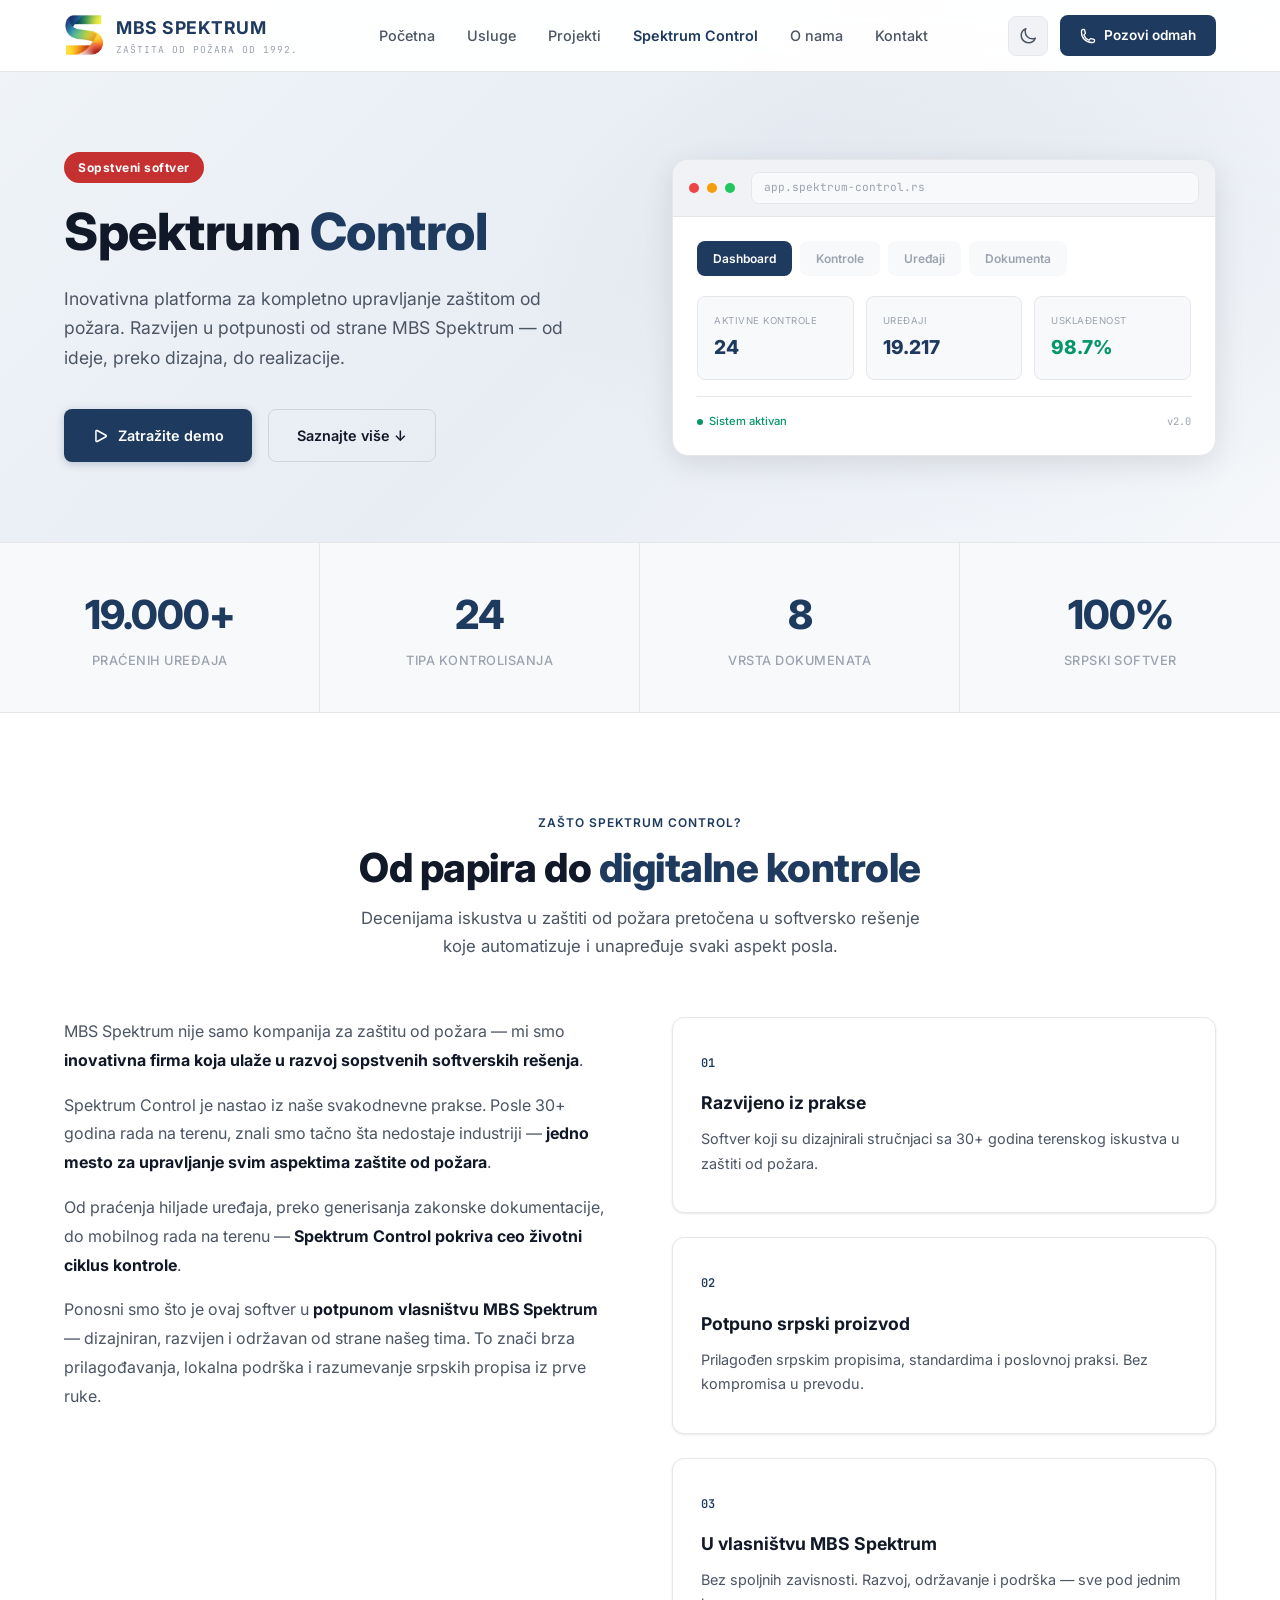
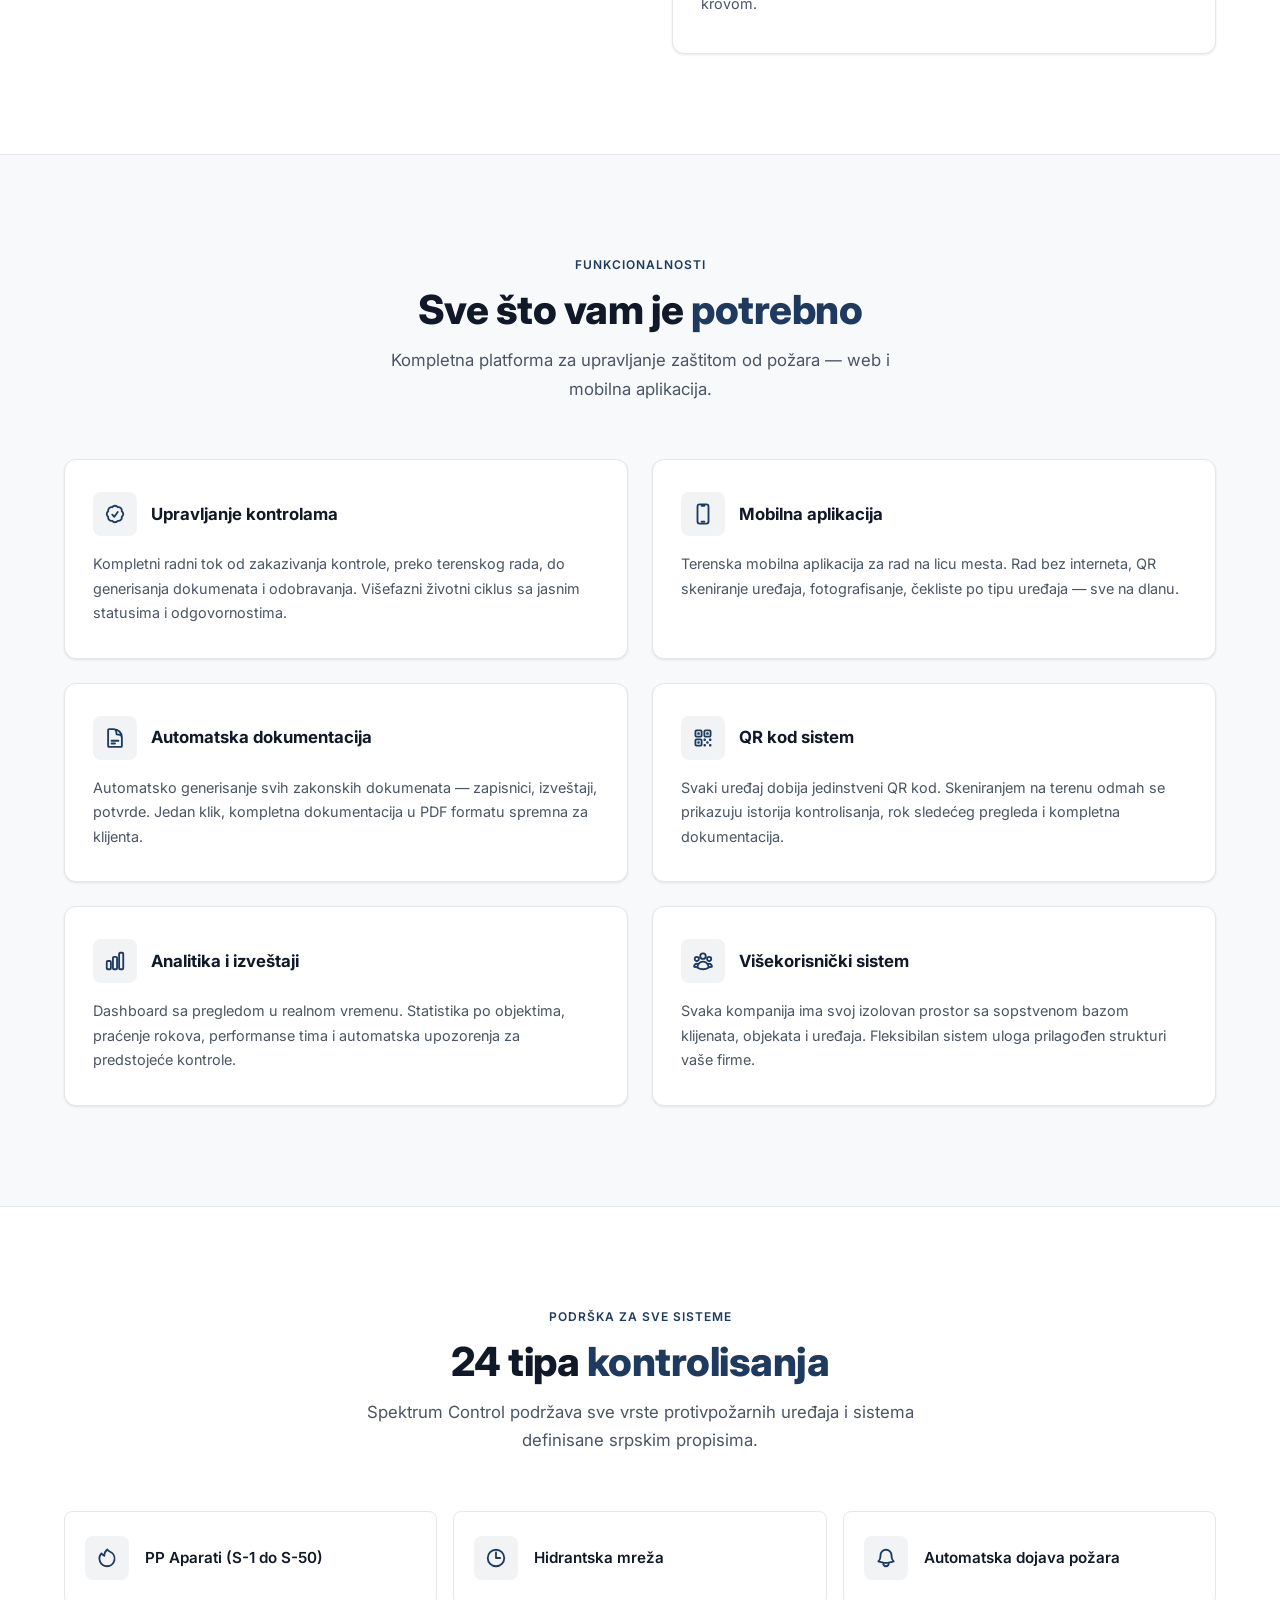
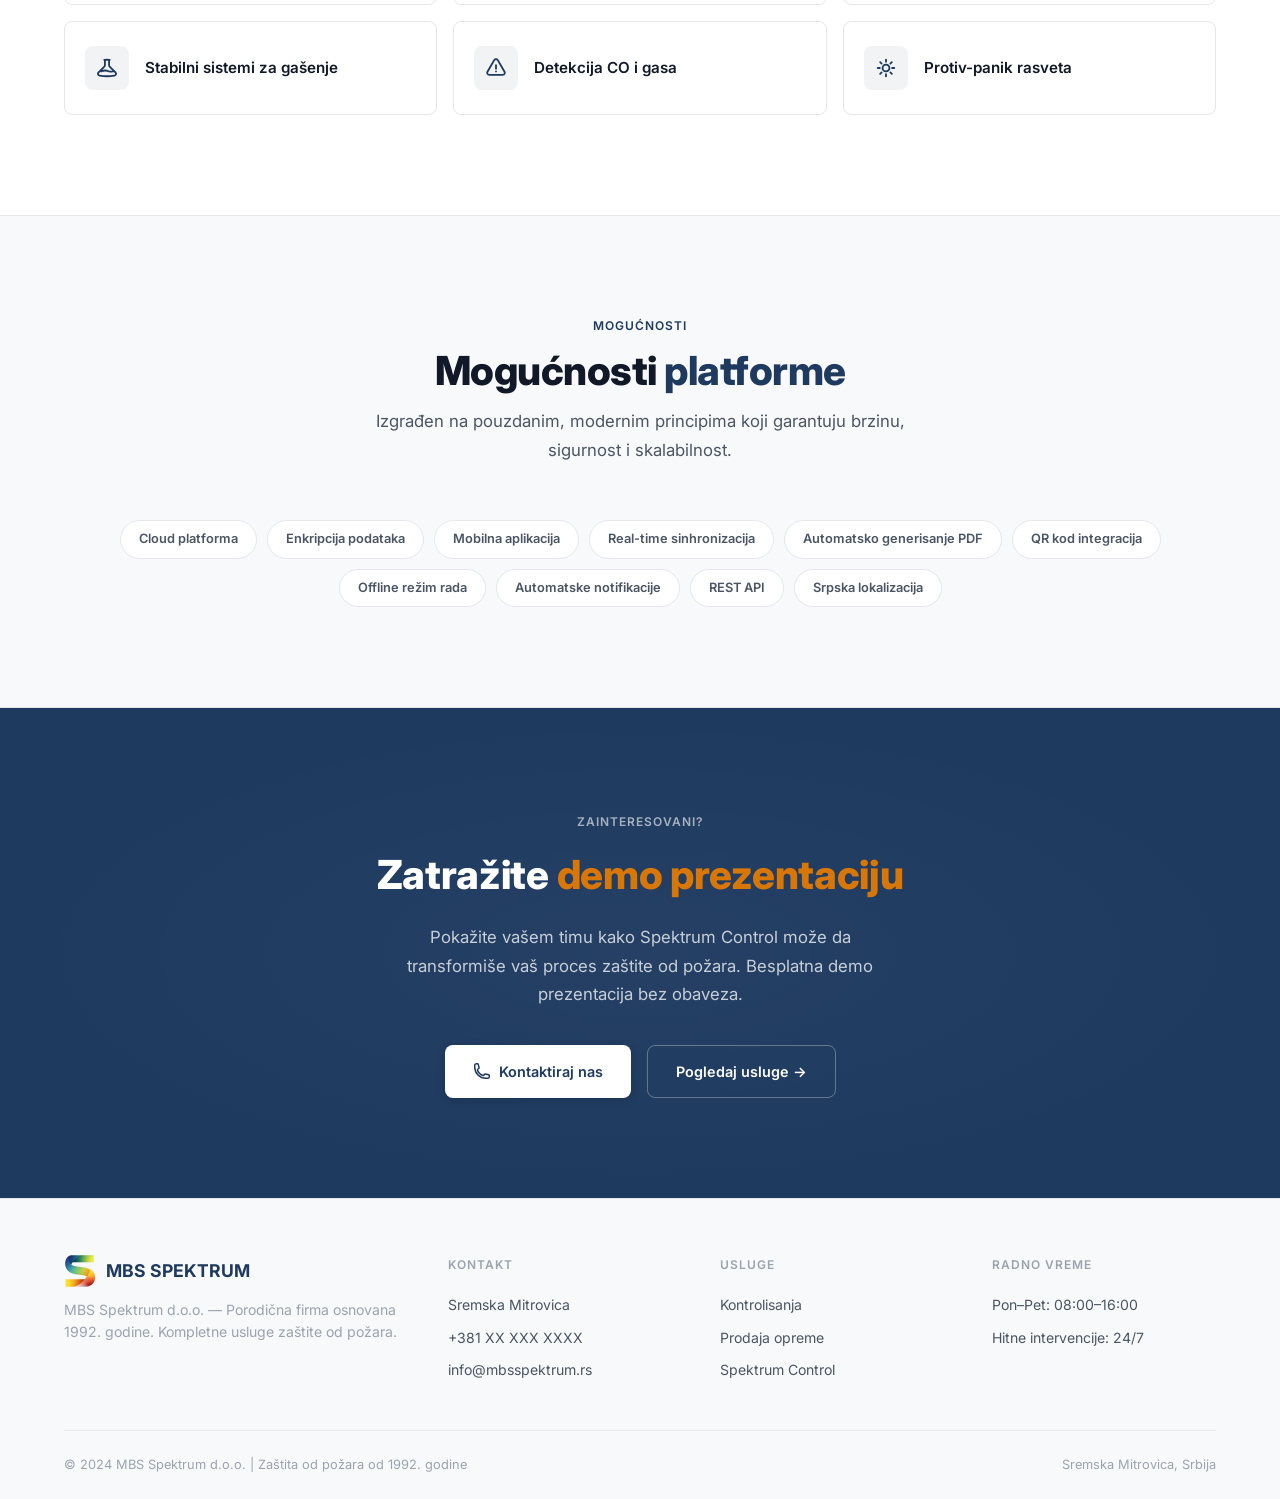
==== spektrum-control.html @ 26c4f2d3 "init: MBS Spektrum corporate website (static) 6 pages: index, o-nama, usluge, projekti, kontakt, spe" ====
<!DOCTYPE html>
<html lang="sr">
<head>
  <meta charset="UTF-8">
  <meta name="viewport" content="width=device-width, initial-scale=1.0">
  <title>Spektrum Control — Softver za zaštitu od požara | MBS Spektrum</title>
  <meta name="description" content="Spektrum Control — inovativan softver za upravljanje kontrolisanjima i zaštitom od požara. Razvijen od strane MBS Spektrum d.o.o.">
  <link rel="stylesheet" href="style.css">
  <link rel="icon" href="assets/logo.png" type="image/png">
</head>
<body>

<nav class="nav">
  <div class="nav__inner">
    <a href="index.html" class="nav__logo"><img src="assets/logo.png" alt="MBS Spektrum"><div><div>MBS SPEKTRUM</div><div class="nav__logo-sub">Zaštita od požara od 1992.</div></div></a>
    <div class="nav__links">
      <a href="index.html" class="nav__link">Početna</a>
      <a href="usluge.html" class="nav__link">Usluge</a>
      <a href="projekti.html" class="nav__link">Projekti</a>
      <a href="spektrum-control.html" class="nav__link nav__link--active">Spektrum Control</a>
      <a href="o-nama.html" class="nav__link">O nama</a>
      <a href="kontakt.html" class="nav__link">Kontakt</a>
    </div>
    <div class="nav__right">
      <button class="theme-toggle" onclick="toggleTheme()" aria-label="Promeni temu">
        <svg class="icon-moon" xmlns="http://www.w3.org/2000/svg" fill="none" viewBox="0 0 24 24" stroke="currentColor" stroke-width="2"><path stroke-linecap="round" stroke-linejoin="round" d="M21.752 15.002A9.718 9.718 0 0118 15.75c-5.385 0-9.75-4.365-9.75-9.75 0-1.33.266-2.597.748-3.752A9.753 9.753 0 003 11.25C3 16.635 7.365 21 12.75 21a9.753 9.753 0 009.002-5.998z"/></svg>
        <svg class="icon-sun" xmlns="http://www.w3.org/2000/svg" fill="none" viewBox="0 0 24 24" stroke="currentColor" stroke-width="2"><path stroke-linecap="round" stroke-linejoin="round" d="M12 3v2.25m6.364.386l-1.591 1.591M21 12h-2.25m-.386 6.364l-1.591-1.591M12 18.75V21m-4.773-4.227l-1.591 1.591M5.25 12H3m4.227-4.773L5.636 5.636M15.75 12a3.75 3.75 0 11-7.5 0 3.75 3.75 0 017.5 0z"/></svg>
      </button>
      <a href="tel:+381XXXXXXX" class="nav__cta"><svg xmlns="http://www.w3.org/2000/svg" fill="none" viewBox="0 0 24 24" stroke="currentColor" stroke-width="2"><path stroke-linecap="round" stroke-linejoin="round" d="M2.25 6.75c0 8.284 6.716 15 15 15h2.25a2.25 2.25 0 002.25-2.25v-1.372c0-.516-.351-.966-.852-1.091l-4.423-1.106c-.44-.11-.902.055-1.173.417l-.97 1.293c-.282.376-.769.542-1.21.38a12.035 12.035 0 01-7.143-7.143c-.162-.441.004-.928.38-1.21l1.293-.97c.363-.271.527-.734.417-1.173L6.963 3.102a1.125 1.125 0 00-1.091-.852H4.5A2.25 2.25 0 002.25 4.5v2.25z"/></svg>Pozovi odmah</a>
      <button class="nav__toggle" onclick="document.querySelector('.nav__links').classList.toggle('open')" aria-label="Meni"><span></span><span></span><span></span></button>
    </div>
  </div>
</nav>

<!-- Product Hero -->
<section class="product-hero">
  <div class="container product-hero__inner">
    <div>
      <div class="product-hero__badge">Sopstveni softver</div>
      <h1 class="product-hero__title">Spektrum <span>Control</span></h1>
      <p class="product-hero__desc">Inovativna platforma za kompletno upravljanje zaštitom od požara. Razvijen u potpunosti od strane MBS Spektrum — od ideje, preko dizajna, do realizacije.</p>
      <div class="hero__actions">
        <a href="kontakt.html" class="btn btn--primary">
          <svg xmlns="http://www.w3.org/2000/svg" fill="none" viewBox="0 0 24 24" stroke="currentColor" stroke-width="2"><path stroke-linecap="round" stroke-linejoin="round" d="M5.25 5.653c0-.856.917-1.398 1.667-.986l11.54 6.348a1.125 1.125 0 010 1.971l-11.54 6.347a1.125 1.125 0 01-1.667-.985V5.653z"/></svg>
          Zatražite demo
        </a>
        <a href="#funkcionalnosti" class="btn btn--outline">Saznajte više &darr;</a>
      </div>
    </div>
    <div>
      <!-- App mockup -->
      <div class="app-mockup">
        <div class="app-mockup__bar">
          <div class="app-mockup__dot app-mockup__dot--red"></div>
          <div class="app-mockup__dot app-mockup__dot--yellow"></div>
          <div class="app-mockup__dot app-mockup__dot--green"></div>
          <div class="app-mockup__url">app.spektrum-control.rs</div>
        </div>
        <div class="app-mockup__body">
          <div class="app-mockup__nav">
            <div class="app-mockup__nav-item app-mockup__nav-item--active">Dashboard</div>
            <div class="app-mockup__nav-item">Kontrole</div>
            <div class="app-mockup__nav-item">Uređaji</div>
            <div class="app-mockup__nav-item">Dokumenta</div>
          </div>
          <div class="app-mockup__grid">
            <div class="app-mockup__card">
              <div class="app-mockup__card-label">Aktivne kontrole</div>
              <div class="app-mockup__card-value">24</div>
            </div>
            <div class="app-mockup__card">
              <div class="app-mockup__card-label">Uređaji</div>
              <div class="app-mockup__card-value">19.217</div>
            </div>
            <div class="app-mockup__card">
              <div class="app-mockup__card-label">Usklađenost</div>
              <div class="app-mockup__card-value app-mockup__card-value--success">98.7%</div>
            </div>
          </div>
          <div class="app-mockup__status-bar">
            <div class="app-mockup__status">Sistem aktivan</div>
            <div class="app-mockup__version">v2.0</div>
          </div>
        </div>
      </div>
    </div>
  </div>
</section>

<!-- Stats -->
<div class="stats">
  <div class="stat"><div class="stat__number">19.000+</div><div class="stat__label">Praćenih uređaja</div></div>
  <div class="stat"><div class="stat__number">24</div><div class="stat__label">Tipa kontrolisanja</div></div>
  <div class="stat"><div class="stat__number">8</div><div class="stat__label">Vrsta dokumenata</div></div>
  <div class="stat"><div class="stat__number">100%</div><div class="stat__label">Srpski softver</div></div>
</div>

<!-- Zasto Spektrum Control -->
<section class="section">
  <div class="container">
    <div class="section__header section__header--center">
      <div class="section__tag">Zašto Spektrum Control?</div>
      <h2 class="section__title">Od papira do <span>digitalne kontrole</span></h2>
      <p class="section__subtitle">Decenijama iskustva u zaštiti od požara pretočena u softversko rešenje koje automatizuje i unapređuje svaki aspekt posla.</p>
    </div>
    <div class="story-grid">
      <div>
        <p class="story__text">MBS Spektrum nije samo kompanija za zaštitu od požara — mi smo <strong>inovativna firma koja ulaže u razvoj sopstvenih softverskih rešenja</strong>.</p>
        <p class="story__text">Spektrum Control je nastao iz naše svakodnevne prakse. Posle 30+ godina rada na terenu, znali smo tačno šta nedostaje industriji — <strong>jedno mesto za upravljanje svim aspektima zaštite od požara</strong>.</p>
        <p class="story__text">Od praćenja hiljade uređaja, preko generisanja zakonske dokumentacije, do mobilnog rada na terenu — <strong>Spektrum Control pokriva ceo životni ciklus kontrole</strong>.</p>
        <p class="story__text">Ponosni smo što je ovaj softver u <strong>potpunom vlasništvu MBS Spektrum</strong> — dizajniran, razvijen i održavan od strane našeg tima. To znači brza prilagođavanja, lokalna podrška i razumevanje srpskih propisa iz prve ruke.</p>
      </div>
      <div>
        <div class="values-grid" style="grid-template-columns: 1fr;">
          <div class="value-card">
            <div class="value-card__number">01</div>
            <h3 class="value-card__title">Razvijeno iz prakse</h3>
            <p class="value-card__desc">Softver koji su dizajnirali stručnjaci sa 30+ godina terenskog iskustva u zaštiti od požara.</p>
          </div>
          <div class="value-card">
            <div class="value-card__number">02</div>
            <h3 class="value-card__title">Potpuno srpski proizvod</h3>
            <p class="value-card__desc">Prilagođen srpskim propisima, standardima i poslovnoj praksi. Bez kompromisa u prevodu.</p>
          </div>
          <div class="value-card">
            <div class="value-card__number">03</div>
            <h3 class="value-card__title">U vlasništvu MBS Spektrum</h3>
            <p class="value-card__desc">Bez spoljnih zavisnosti. Razvoj, održavanje i podrška — sve pod jednim krovom.</p>
          </div>
        </div>
      </div>
    </div>
  </div>
</section>

<!-- Funkcionalnosti -->
<section class="section section--alt" id="funkcionalnosti">
  <div class="container">
    <div class="section__header section__header--center">
      <div class="section__tag">Funkcionalnosti</div>
      <h2 class="section__title">Sve što vam je <span>potrebno</span></h2>
      <p class="section__subtitle">Kompletna platforma za upravljanje zaštitom od požara — web i mobilna aplikacija.</p>
    </div>
    <div class="features-grid">
      <div class="feature-card">
        <div class="feature-card__header">
          <div class="feature-card__icon">
            <svg xmlns="http://www.w3.org/2000/svg" fill="none" viewBox="0 0 24 24" stroke="currentColor" stroke-width="2"><path stroke-linecap="round" stroke-linejoin="round" d="M9 12.75L11.25 15 15 9.75M21 12c0 1.268-.63 2.39-1.593 3.068a3.745 3.745 0 01-1.043 3.296 3.745 3.745 0 01-3.296 1.043A3.745 3.745 0 0112 21c-1.268 0-2.39-.63-3.068-1.593a3.746 3.746 0 01-3.296-1.043 3.745 3.745 0 01-1.043-3.296A3.745 3.745 0 013 12c0-1.268.63-2.39 1.593-3.068a3.745 3.745 0 011.043-3.296 3.746 3.746 0 013.296-1.043A3.746 3.746 0 0112 3c1.268 0 2.39.63 3.068 1.593a3.746 3.746 0 013.296 1.043 3.746 3.746 0 011.043 3.296A3.745 3.745 0 0121 12z"/></svg>
          </div>
          <h3 class="feature-card__title">Upravljanje kontrolama</h3>
        </div>
        <p class="feature-card__desc">Kompletni radni tok od zakazivanja kontrole, preko terenskog rada, do generisanja dokumenata i odobravanja. Višefazni životni ciklus sa jasnim statusima i odgovornostima.</p>
      </div>
      <div class="feature-card">
        <div class="feature-card__header">
          <div class="feature-card__icon">
            <svg xmlns="http://www.w3.org/2000/svg" fill="none" viewBox="0 0 24 24" stroke="currentColor" stroke-width="2"><path stroke-linecap="round" stroke-linejoin="round" d="M10.5 1.5H8.25A2.25 2.25 0 006 3.75v16.5a2.25 2.25 0 002.25 2.25h7.5A2.25 2.25 0 0018 20.25V3.75a2.25 2.25 0 00-2.25-2.25H13.5m-3 0V3h3V1.5m-3 0h3m-3 18.75h3"/></svg>
          </div>
          <h3 class="feature-card__title">Mobilna aplikacija</h3>
        </div>
        <p class="feature-card__desc">Terenska mobilna aplikacija za rad na licu mesta. Rad bez interneta, QR skeniranje uređaja, fotografisanje, čekliste po tipu uređaja — sve na dlanu.</p>
      </div>
      <div class="feature-card">
        <div class="feature-card__header">
          <div class="feature-card__icon">
            <svg xmlns="http://www.w3.org/2000/svg" fill="none" viewBox="0 0 24 24" stroke="currentColor" stroke-width="2"><path stroke-linecap="round" stroke-linejoin="round" d="M19.5 14.25v-2.625a3.375 3.375 0 00-3.375-3.375h-1.5A1.125 1.125 0 0113.5 7.125v-1.5a3.375 3.375 0 00-3.375-3.375H8.25m0 12.75h7.5m-7.5 3H12M10.5 2.25H5.625c-.621 0-1.125.504-1.125 1.125v17.25c0 .621.504 1.125 1.125 1.125h12.75c.621 0 1.125-.504 1.125-1.125V11.25a9 9 0 00-9-9z"/></svg>
          </div>
          <h3 class="feature-card__title">Automatska dokumentacija</h3>
        </div>
        <p class="feature-card__desc">Automatsko generisanje svih zakonskih dokumenata — zapisnici, izveštaji, potvrde. Jedan klik, kompletna dokumentacija u PDF formatu spremna za klijenta.</p>
      </div>
      <div class="feature-card">
        <div class="feature-card__header">
          <div class="feature-card__icon">
            <svg xmlns="http://www.w3.org/2000/svg" fill="none" viewBox="0 0 24 24" stroke="currentColor" stroke-width="2"><path stroke-linecap="round" stroke-linejoin="round" d="M3.75 4.875c0-.621.504-1.125 1.125-1.125h4.5c.621 0 1.125.504 1.125 1.125v4.5c0 .621-.504 1.125-1.125 1.125h-4.5A1.125 1.125 0 013.75 9.375v-4.5zM3.75 14.625c0-.621.504-1.125 1.125-1.125h4.5c.621 0 1.125.504 1.125 1.125v4.5c0 .621-.504 1.125-1.125 1.125h-4.5a1.125 1.125 0 01-1.125-1.125v-4.5zM13.5 4.875c0-.621.504-1.125 1.125-1.125h4.5c.621 0 1.125.504 1.125 1.125v4.5c0 .621-.504 1.125-1.125 1.125h-4.5A1.125 1.125 0 0113.5 9.375v-4.5z"/><path stroke-linecap="round" stroke-linejoin="round" d="M6.75 6.75h.75v.75h-.75v-.75zM6.75 16.5h.75v.75h-.75v-.75zM16.5 6.75h.75v.75h-.75v-.75zM13.5 13.5h.75v.75h-.75v-.75zM13.5 19.5h.75v.75h-.75v-.75zM19.5 13.5h.75v.75h-.75v-.75zM19.5 19.5h.75v.75h-.75v-.75zM16.5 16.5h.75v.75h-.75v-.75z"/></svg>
          </div>
          <h3 class="feature-card__title">QR kod sistem</h3>
        </div>
        <p class="feature-card__desc">Svaki uređaj dobija jedinstveni QR kod. Skeniranjem na terenu odmah se prikazuju istorija kontrolisanja, rok sledećeg pregleda i kompletna dokumentacija.</p>
      </div>
      <div class="feature-card">
        <div class="feature-card__header">
          <div class="feature-card__icon">
            <svg xmlns="http://www.w3.org/2000/svg" fill="none" viewBox="0 0 24 24" stroke="currentColor" stroke-width="2"><path stroke-linecap="round" stroke-linejoin="round" d="M3 13.125C3 12.504 3.504 12 4.125 12h2.25c.621 0 1.125.504 1.125 1.125v6.75C7.5 20.496 6.996 21 6.375 21h-2.25A1.125 1.125 0 013 19.875v-6.75zM9.75 8.625c0-.621.504-1.125 1.125-1.125h2.25c.621 0 1.125.504 1.125 1.125v11.25c0 .621-.504 1.125-1.125 1.125h-2.25a1.125 1.125 0 01-1.125-1.125V8.625zM16.5 4.125c0-.621.504-1.125 1.125-1.125h2.25C20.496 3 21 3.504 21 4.125v15.75c0 .621-.504 1.125-1.125 1.125h-2.25a1.125 1.125 0 01-1.125-1.125V4.125z"/></svg>
          </div>
          <h3 class="feature-card__title">Analitika i izveštaji</h3>
        </div>
        <p class="feature-card__desc">Dashboard sa pregledom u realnom vremenu. Statistika po objektima, praćenje rokova, performanse tima i automatska upozorenja za predstojeće kontrole.</p>
      </div>
      <div class="feature-card">
        <div class="feature-card__header">
          <div class="feature-card__icon">
            <svg xmlns="http://www.w3.org/2000/svg" fill="none" viewBox="0 0 24 24" stroke="currentColor" stroke-width="2"><path stroke-linecap="round" stroke-linejoin="round" d="M18 18.72a9.094 9.094 0 003.741-.479 3 3 0 00-4.682-2.72m.94 3.198l.001.031c0 .225-.012.447-.037.666A11.944 11.944 0 0112 21c-2.17 0-4.207-.576-5.963-1.584A6.062 6.062 0 016 18.719m12 0a5.971 5.971 0 00-.941-3.197m0 0A5.995 5.995 0 0012 12.75a5.995 5.995 0 00-5.058 2.772m0 0a3 3 0 00-4.681 2.72 8.986 8.986 0 003.74.477m.94-3.197a5.971 5.971 0 00-.94 3.197M15 6.75a3 3 0 11-6 0 3 3 0 016 0zm6 3a2.25 2.25 0 11-4.5 0 2.25 2.25 0 014.5 0zm-13.5 0a2.25 2.25 0 11-4.5 0 2.25 2.25 0 014.5 0z"/></svg>
          </div>
          <h3 class="feature-card__title">Višekorisnički sistem</h3>
        </div>
        <p class="feature-card__desc">Svaka kompanija ima svoj izolovan prostor sa sopstvenom bazom klijenata, objekata i uređaja. Fleksibilan sistem uloga prilagođen strukturi vaše firme.</p>
      </div>
    </div>
  </div>
</section>

<!-- Tipovi uređaja -->
<section class="section">
  <div class="container">
    <div class="section__header section__header--center">
      <div class="section__tag">Podrška za sve sisteme</div>
      <h2 class="section__title">24 tipa <span>kontrolisanja</span></h2>
      <p class="section__subtitle">Spektrum Control podržava sve vrste protivpožarnih uređaja i sistema definisane srpskim propisima.</p>
    </div>
    <div class="industries">
      <div class="industry"><div class="industry__icon"><svg xmlns="http://www.w3.org/2000/svg" fill="none" viewBox="0 0 24 24" stroke="currentColor" stroke-width="2"><path stroke-linecap="round" stroke-linejoin="round" d="M15.362 5.214A8.252 8.252 0 0112 21 8.25 8.25 0 016.038 7.048 8.287 8.287 0 009 9.6a8.983 8.983 0 013.361-6.867 8.21 8.21 0 003 2.48z"/></svg></div><div class="industry__name">PP Aparati (S-1 do S-50)</div></div>
      <div class="industry"><div class="industry__icon"><svg xmlns="http://www.w3.org/2000/svg" fill="none" viewBox="0 0 24 24" stroke="currentColor" stroke-width="2"><path stroke-linecap="round" stroke-linejoin="round" d="M12 6v6h4.5m4.5 0a9 9 0 11-18 0 9 9 0 0118 0z"/></svg></div><div class="industry__name">Hidrantska mreža</div></div>
      <div class="industry"><div class="industry__icon"><svg xmlns="http://www.w3.org/2000/svg" fill="none" viewBox="0 0 24 24" stroke="currentColor" stroke-width="2"><path stroke-linecap="round" stroke-linejoin="round" d="M14.857 17.082a23.848 23.848 0 005.454-1.31A8.967 8.967 0 0118 9.75v-.7V9A6 6 0 006 9v.75a8.967 8.967 0 01-2.312 6.022c1.733.64 3.56 1.085 5.455 1.31m5.714 0a24.255 24.255 0 01-5.714 0m5.714 0a3 3 0 11-5.714 0"/></svg></div><div class="industry__name">Automatska dojava požara</div></div>
      <div class="industry"><div class="industry__icon"><svg xmlns="http://www.w3.org/2000/svg" fill="none" viewBox="0 0 24 24" stroke="currentColor" stroke-width="2"><path stroke-linecap="round" stroke-linejoin="round" d="M9.75 3.104v5.714a2.25 2.25 0 01-.659 1.591L5 14.5M9.75 3.104c-.251.023-.501.05-.75.082m.75-.082a24.301 24.301 0 014.5 0m0 0v5.714c0 .597.237 1.17.659 1.591L19.8 15.3M14.25 3.104c.251.023.501.05.75.082M19.8 15.3l-1.57.393A9.065 9.065 0 0112 15a9.065 9.065 0 00-6.23.693L5 14.5m14.8.8l1.402 1.402c1.232 1.232.65 3.318-1.067 3.611A48.309 48.309 0 0112 21c-2.773 0-5.491-.235-8.135-.687-1.718-.293-2.3-2.379-1.067-3.61L5 14.5"/></svg></div><div class="industry__name">Stabilni sistemi za gašenje</div></div>
      <div class="industry"><div class="industry__icon"><svg xmlns="http://www.w3.org/2000/svg" fill="none" viewBox="0 0 24 24" stroke="currentColor" stroke-width="2"><path stroke-linecap="round" stroke-linejoin="round" d="M12 9v3.75m-9.303 3.376c-.866 1.5.217 3.374 1.948 3.374h14.71c1.73 0 2.813-1.874 1.948-3.374L13.949 3.378c-.866-1.5-3.032-1.5-3.898 0L2.697 16.126zM12 15.75h.007v.008H12v-.008z"/></svg></div><div class="industry__name">Detekcija CO i gasa</div></div>
      <div class="industry"><div class="industry__icon"><svg xmlns="http://www.w3.org/2000/svg" fill="none" viewBox="0 0 24 24" stroke="currentColor" stroke-width="2"><path stroke-linecap="round" stroke-linejoin="round" d="M12 3v2.25m6.364.386l-1.591 1.591M21 12h-2.25m-.386 6.364l-1.591-1.591M12 18.75V21m-4.773-4.227l-1.591 1.591M5.25 12H3m4.227-4.773L5.636 5.636M15.75 12a3.75 3.75 0 11-7.5 0 3.75 3.75 0 017.5 0z"/></svg></div><div class="industry__name">Protiv-panik rasveta</div></div>
    </div>
  </div>
</section>

<!-- Tehnologija -->
<section class="section section--alt">
  <div class="container">
    <div class="section__header section__header--center">
      <div class="section__tag">Mogućnosti</div>
      <h2 class="section__title">Mogućnosti <span>platforme</span></h2>
      <p class="section__subtitle">Izgrađen na pouzdanim, modernim principima koji garantuju brzinu, sigurnost i skalabilnost.</p>
    </div>
    <div class="tech-stack">
      <span class="tech-badge">Cloud platforma</span>
      <span class="tech-badge">Enkripcija podataka</span>
      <span class="tech-badge">Mobilna aplikacija</span>
      <span class="tech-badge">Real-time sinhronizacija</span>
      <span class="tech-badge">Automatsko generisanje PDF</span>
      <span class="tech-badge">QR kod integracija</span>
      <span class="tech-badge">Offline režim rada</span>
      <span class="tech-badge">Automatske notifikacije</span>
      <span class="tech-badge">REST API</span>
      <span class="tech-badge">Srpska lokalizacija</span>
    </div>
  </div>
</section>

<!-- CTA -->
<section class="cta">
  <div class="container">
    <div class="section__tag">Zainteresovani?</div>
    <h2 class="cta__title">Zatražite <span>demo prezentaciju</span></h2>
    <p class="cta__desc">Pokažite vašem timu kako Spektrum Control može da transformiše vaš proces zaštite od požara. Besplatna demo prezentacija bez obaveza.</p>
    <div class="cta__actions">
      <a href="kontakt.html" class="btn btn--primary">
        <svg xmlns="http://www.w3.org/2000/svg" fill="none" viewBox="0 0 24 24" stroke="currentColor" stroke-width="2"><path stroke-linecap="round" stroke-linejoin="round" d="M2.25 6.75c0 8.284 6.716 15 15 15h2.25a2.25 2.25 0 002.25-2.25v-1.372c0-.516-.351-.966-.852-1.091l-4.423-1.106c-.44-.11-.902.055-1.173.417l-.97 1.293c-.282.376-.769.542-1.21.38a12.035 12.035 0 01-7.143-7.143c-.162-.441.004-.928.38-1.21l1.293-.97c.363-.271.527-.734.417-1.173L6.963 3.102a1.125 1.125 0 00-1.091-.852H4.5A2.25 2.25 0 002.25 4.5v2.25z"/></svg>
        Kontaktiraj nas
      </a>
      <a href="usluge.html" class="btn btn--outline">Pogledaj usluge &rarr;</a>
    </div>
  </div>
</section>

<footer class="footer">
  <div class="container">
    <div class="footer__inner">
      <div><div class="footer__brand-name"><img src="assets/logo.png" alt=""> MBS SPEKTRUM</div><p class="footer__brand-desc">MBS Spektrum d.o.o. — Porodična firma osnovana 1992. godine. Kompletne usluge zaštite od požara.</p></div>
      <div><div class="footer__col-title">Kontakt</div><div class="footer__links"><span class="footer__link">Sremska Mitrovica</span><a href="tel:+381XXXXXXX" class="footer__link">+381 XX XXX XXXX</a><a href="mailto:info@mbsspektrum.rs" class="footer__link">info@mbsspektrum.rs</a></div></div>
      <div><div class="footer__col-title">Usluge</div><div class="footer__links"><a href="usluge.html" class="footer__link">Kontrolisanja</a><a href="usluge.html" class="footer__link">Prodaja opreme</a><a href="spektrum-control.html" class="footer__link">Spektrum Control</a></div></div>
      <div><div class="footer__col-title">Radno vreme</div><div class="footer__links"><span class="footer__link">Pon–Pet: 08:00–16:00</span><span class="footer__link">Hitne intervencije: 24/7</span></div></div>
    </div>
    <div class="footer__bottom"><span>&copy; 2024 MBS Spektrum d.o.o. | Zaštita od požara od 1992. godine</span><span>Sremska Mitrovica, Srbija</span></div>
  </div>
</footer>

<script>
function toggleTheme(){const h=document.documentElement;const n=h.getAttribute('data-theme')==='dark'?'light':'dark';h.setAttribute('data-theme',n);localStorage.setItem('mbs-theme',n)}
(function(){if(localStorage.getItem('mbs-theme')==='dark')document.documentElement.setAttribute('data-theme','dark')})();
</script>
</body>
</html>
---- style.css ----
/* ============================================
   MBS SPEKTRUM — Professional Fire Safety
   Light-first design with dark mode toggle
   ============================================ */

@import url('https://fonts.googleapis.com/css2?family=Inter:wght@300;400;500;600;700;800&family=JetBrains+Mono:wght@400;500&display=swap');

/* --- Design Tokens (Light Theme — Default) --- */
:root {
  --bg-primary: #FFFFFF;
  --bg-secondary: #F8F9FB;
  --bg-tertiary: #F0F2F5;
  --bg-card: #FFFFFF;
  --bg-card-hover: #F8F9FB;
  --bg-nav: rgba(255, 255, 255, 0.95);
  --bg-hero-gradient: linear-gradient(135deg, #F0F4F8 0%, #E8EDF4 50%, #F5F7FA 100%);

  --text-primary: #111827;
  --text-secondary: #4B5563;
  --text-muted: #9CA3AF;
  --text-inverse: #FFFFFF;

  --brand-primary: #1E3A5F;
  --brand-primary-light: #2A4F7A;
  --brand-primary-dark: #152B47;
  --brand-secondary: #C53030;
  --brand-secondary-light: #E53E3E;
  --brand-secondary-subtle: rgba(197, 48, 48, 0.08);
  --brand-accent: #D97706;
  --brand-accent-subtle: rgba(217, 119, 6, 0.08);

  --success: #059669;
  --success-subtle: rgba(5, 150, 105, 0.08);
  --warning: #D97706;
  --danger: #DC2626;

  --border: #E5E7EB;
  --border-light: #F3F4F6;
  --border-strong: #D1D5DB;
  --shadow-sm: 0 1px 2px rgba(0, 0, 0, 0.05);
  --shadow-md: 0 4px 12px rgba(0, 0, 0, 0.08);
  --shadow-lg: 0 8px 30px rgba(0, 0, 0, 0.1);
  --shadow-card: 0 1px 3px rgba(0, 0, 0, 0.06), 0 1px 2px rgba(0, 0, 0, 0.04);

  --font-body: 'Inter', -apple-system, BlinkMacSystemFont, 'Segoe UI', sans-serif;
  --font-mono: 'JetBrains Mono', monospace;

  --radius-sm: 4px;
  --radius: 8px;
  --radius-lg: 12px;
  --radius-xl: 16px;
  --max-w: 1200px;
  --nav-h: 72px;
  --transition: 0.2s ease;
  --transition-slow: 0.35s ease;
}

/* --- Dark Theme --- */
[data-theme="dark"] {
  --bg-primary: #0F1419;
  --bg-secondary: #161B22;
  --bg-tertiary: #1C2129;
  --bg-card: #161B22;
  --bg-card-hover: #1C2129;
  --bg-nav: rgba(15, 20, 25, 0.95);
  --bg-hero-gradient: linear-gradient(135deg, #0F1419 0%, #161B22 50%, #0F1419 100%);

  --text-primary: #E6EDF3;
  --text-secondary: #8B949E;
  --text-muted: #484F58;

  --border: #21262D;
  --border-light: #1C2129;
  --border-strong: #30363D;

  --shadow-sm: 0 1px 2px rgba(0, 0, 0, 0.3);
  --shadow-md: 0 4px 12px rgba(0, 0, 0, 0.4);
  --shadow-lg: 0 8px 30px rgba(0, 0, 0, 0.5);
  --shadow-card: 0 1px 3px rgba(0, 0, 0, 0.3);

  --brand-secondary-subtle: rgba(229, 62, 62, 0.12);
  --brand-accent-subtle: rgba(217, 119, 6, 0.12);
  --success-subtle: rgba(5, 150, 105, 0.12);
}

/* --- Reset --- */
*, *::before, *::after { box-sizing: border-box; margin: 0; padding: 0; }
html { scroll-behavior: smooth; -webkit-font-smoothing: antialiased; -moz-osx-font-smoothing: grayscale; }
body {
  font-family: var(--font-body);
  background: var(--bg-primary);
  color: var(--text-primary);
  line-height: 1.6;
  font-size: 16px;
  transition: background var(--transition-slow), color var(--transition-slow);
}
a { color: inherit; text-decoration: none; }
img { max-width: 100%; display: block; }
ul, ol { list-style: none; }
button { font-family: var(--font-body); }

/* --- Utility --- */
.container { max-width: var(--max-w); margin: 0 auto; padding: 0 24px; }
.sr-only { position: absolute; width: 1px; height: 1px; overflow: hidden; clip: rect(0,0,0,0); }

/* --- Navigation --- */
.nav {
  position: fixed; top: 0; left: 0; right: 0; z-index: 100;
  height: var(--nav-h);
  background: var(--bg-nav);
  backdrop-filter: blur(12px);
  border-bottom: 1px solid var(--border);
  transition: background var(--transition-slow), border-color var(--transition-slow);
}
.nav__inner {
  max-width: var(--max-w); margin: 0 auto; padding: 0 24px;
  display: flex; align-items: center; justify-content: space-between;
  height: 100%;
}
.nav__logo {
  display: flex; align-items: center; gap: 12px;
  font-weight: 700;
  font-size: 1.1rem; letter-spacing: 0.5px;
  color: var(--brand-primary);
}
[data-theme="dark"] .nav__logo { color: var(--text-primary); }
.nav__logo img { height: 40px; width: 40px; object-fit: contain; }
.nav__logo-sub {
  font-family: var(--font-mono);
  font-size: 0.6rem;
  color: var(--text-muted);
  letter-spacing: 1px;
  text-transform: uppercase;
  font-weight: 400;
}
.nav__links { display: flex; align-items: center; gap: 4px; }
.nav__link {
  padding: 8px 14px;
  font-size: 0.9rem;
  font-weight: 500;
  color: var(--text-secondary);
  border-radius: var(--radius);
  transition: color var(--transition), background var(--transition);
}
.nav__link:hover {
  color: var(--text-primary);
  background: var(--bg-tertiary);
}
.nav__link--active {
  color: var(--brand-primary);
  font-weight: 600;
}
[data-theme="dark"] .nav__link--active { color: var(--brand-accent); }
.nav__right { display: flex; align-items: center; gap: 12px; }
.nav__cta {
  display: inline-flex; align-items: center; gap: 8px;
  padding: 10px 20px;
  background: var(--brand-primary);
  color: var(--text-inverse);
  font-weight: 600;
  font-size: 0.85rem;
  border-radius: var(--radius);
  border: none; cursor: pointer;
  transition: background var(--transition), transform var(--transition);
}
.nav__cta:hover { background: var(--brand-primary-light); transform: translateY(-1px); }
.nav__cta svg { width: 16px; height: 16px; }

/* Theme Toggle */
.theme-toggle {
  display: flex; align-items: center; justify-content: center;
  width: 40px; height: 40px;
  background: var(--bg-tertiary);
  border: 1px solid var(--border);
  border-radius: var(--radius);
  cursor: pointer;
  color: var(--text-secondary);
  transition: all var(--transition);
}
.theme-toggle:hover { color: var(--text-primary); border-color: var(--border-strong); }
.theme-toggle svg { width: 18px; height: 18px; }
.theme-toggle .icon-moon { display: block; }
.theme-toggle .icon-sun { display: none; }
[data-theme="dark"] .theme-toggle .icon-moon { display: none; }
[data-theme="dark"] .theme-toggle .icon-sun { display: block; }

/* Mobile nav */
.nav__toggle {
  display: none;
  background: none; border: 1px solid var(--border); cursor: pointer;
  width: 40px; height: 40px; border-radius: var(--radius);
  flex-direction: column; justify-content: center; align-items: center; gap: 5px;
}
.nav__toggle span {
  display: block; width: 20px; height: 2px;
  background: var(--text-primary);
  transition: var(--transition);
}

@media (max-width: 900px) {
  .nav__toggle { display: flex; }
  .nav__links {
    display: none;
    position: absolute; top: var(--nav-h); left: 0; right: 0;
    background: var(--bg-primary);
    border-bottom: 1px solid var(--border);
    flex-direction: column; padding: 16px 24px; gap: 4px;
    box-shadow: var(--shadow-lg);
  }
  .nav__links.open { display: flex; }
  .nav__cta { width: 100%; justify-content: center; }
}

/* --- Buttons --- */
.btn {
  display: inline-flex; align-items: center; gap: 8px;
  padding: 14px 28px;
  font-family: var(--font-body);
  font-weight: 600;
  font-size: 0.9rem;
  border-radius: var(--radius);
  cursor: pointer;
  transition: all var(--transition);
  border: none;
  text-align: center;
}
.btn svg { width: 18px; height: 18px; flex-shrink: 0; }
.btn--primary {
  background: var(--brand-primary);
  color: var(--text-inverse);
  box-shadow: 0 2px 8px rgba(30, 58, 95, 0.25);
}
.btn--primary:hover { background: var(--brand-primary-light); transform: translateY(-1px); box-shadow: 0 4px 14px rgba(30, 58, 95, 0.3); }
.btn--danger {
  background: var(--brand-secondary);
  color: var(--text-inverse);
}
.btn--danger:hover { background: var(--brand-secondary-light); transform: translateY(-1px); }
.btn--outline {
  background: transparent;
  color: var(--text-primary);
  border: 1px solid var(--border-strong);
}
.btn--outline:hover { border-color: var(--brand-primary); color: var(--brand-primary); }
[data-theme="dark"] .btn--outline:hover { color: var(--brand-accent); border-color: var(--brand-accent); }

/* --- Hero --- */
.hero {
  padding: calc(var(--nav-h) + 80px) 0 80px;
  background: var(--bg-hero-gradient);
  position: relative;
  overflow: hidden;
}
.hero::after {
  content: '';
  position: absolute;
  top: 0; right: 0;
  width: 50%; height: 100%;
  background: radial-gradient(ellipse at 70% 50%, rgba(30, 58, 95, 0.04) 0%, transparent 70%);
  pointer-events: none;
}
[data-theme="dark"] .hero::after {
  background: radial-gradient(ellipse at 70% 50%, rgba(217, 119, 6, 0.04) 0%, transparent 70%);
}
.hero__inner {
  position: relative; z-index: 1;
  display: grid; grid-template-columns: 1fr 1fr; gap: 64px;
  align-items: center;
}
.hero__badge {
  display: inline-flex; align-items: center; gap: 8px;
  font-size: 0.8rem;
  font-weight: 600;
  color: var(--brand-primary);
  letter-spacing: 0.5px;
  margin-bottom: 20px;
  padding: 8px 16px;
  background: rgba(30, 58, 95, 0.06);
  border: 1px solid rgba(30, 58, 95, 0.12);
  border-radius: 100px;
}
[data-theme="dark"] .hero__badge {
  color: var(--brand-accent);
  background: var(--brand-accent-subtle);
  border-color: rgba(217, 119, 6, 0.2);
}
.hero__badge svg { width: 16px; height: 16px; }
.hero__title {
  font-size: clamp(2.5rem, 5vw, 3.5rem);
  font-weight: 800;
  line-height: 1.1;
  letter-spacing: -0.5px;
  margin-bottom: 24px;
  color: var(--text-primary);
}
.hero__title span { color: var(--brand-primary); }
[data-theme="dark"] .hero__title span { color: var(--brand-accent); }
.hero__desc {
  font-size: 1.1rem;
  color: var(--text-secondary);
  max-width: 500px;
  margin-bottom: 36px;
  line-height: 1.7;
}
.hero__actions { display: flex; gap: 16px; flex-wrap: wrap; }

/* Hero visual — Trust indicators card */
.hero__visual {
  background: var(--bg-card);
  border: 1px solid var(--border);
  border-radius: var(--radius-lg);
  padding: 32px;
  box-shadow: var(--shadow-lg);
  position: relative;
}
.hero__visual::before {
  content: '';
  position: absolute;
  top: -1px; left: 15%; right: 15%;
  height: 3px;
  background: linear-gradient(90deg, var(--brand-primary), var(--brand-secondary), var(--brand-accent));
  border-radius: 3px 3px 0 0;
}
.trust-header {
  display: flex; justify-content: space-between; align-items: center;
  margin-bottom: 24px; padding-bottom: 20px;
  border-bottom: 1px solid var(--border);
}
.trust-header__title {
  font-family: var(--font-mono);
  font-size: 0.7rem;
  color: var(--text-muted);
  letter-spacing: 1.5px;
  text-transform: uppercase;
}
.trust-header__status {
  display: flex; align-items: center; gap: 6px;
  font-family: var(--font-mono);
  font-size: 0.7rem;
  color: var(--success);
  font-weight: 500;
}
.trust-header__status::before {
  content: '';
  width: 8px; height: 8px;
  background: var(--success);
  border-radius: 50%;
  animation: pulse 2s ease-in-out infinite;
}
@keyframes pulse {
  0%, 100% { opacity: 1; }
  50% { opacity: 0.4; }
}
.trust-grid {
  display: grid; grid-template-columns: repeat(2, 1fr); gap: 16px;
}
.trust-card {
  background: var(--bg-secondary);
  border: 1px solid var(--border);
  border-radius: var(--radius);
  padding: 20px;
  transition: all var(--transition);
}
.trust-card:hover {
  border-color: var(--border-strong);
  box-shadow: var(--shadow-sm);
}
.trust-card__icon {
  width: 36px; height: 36px;
  display: flex; align-items: center; justify-content: center;
  border-radius: var(--radius);
  margin-bottom: 12px;
}
.trust-card__icon--blue { background: rgba(30, 58, 95, 0.08); color: var(--brand-primary); }
.trust-card__icon--red { background: var(--brand-secondary-subtle); color: var(--brand-secondary); }
.trust-card__icon--amber { background: var(--brand-accent-subtle); color: var(--brand-accent); }
.trust-card__icon--green { background: var(--success-subtle); color: var(--success); }
[data-theme="dark"] .trust-card__icon--blue { background: rgba(30, 58, 95, 0.2); }
.trust-card__icon svg { width: 20px; height: 20px; }
.trust-card__label {
  font-size: 0.7rem;
  color: var(--text-muted);
  letter-spacing: 0.5px;
  text-transform: uppercase;
  margin-bottom: 4px;
  font-weight: 500;
}
.trust-card__value {
  font-size: 1.6rem;
  font-weight: 800;
  letter-spacing: -0.5px;
  color: var(--text-primary);
}
.trust-card__value--accent { color: var(--brand-primary); }
[data-theme="dark"] .trust-card__value--accent { color: var(--brand-accent); }

/* --- Stats Bar --- */
.stats {
  display: grid;
  grid-template-columns: repeat(4, 1fr);
  border-top: 1px solid var(--border);
  border-bottom: 1px solid var(--border);
  background: var(--bg-secondary);
}
.stat {
  padding: 40px 32px;
  text-align: center;
  border-right: 1px solid var(--border);
  transition: background var(--transition);
}
.stat:last-child { border-right: none; }
.stat:hover { background: var(--bg-card); }
.stat__number {
  font-size: 2.5rem;
  font-weight: 800;
  letter-spacing: -1px;
  color: var(--brand-primary);
}
[data-theme="dark"] .stat__number { color: var(--brand-accent); }
.stat__label {
  font-size: 0.8rem;
  color: var(--text-muted);
  letter-spacing: 0.5px;
  text-transform: uppercase;
  margin-top: 4px;
  font-weight: 500;
}

@media (max-width: 768px) {
  .stats { grid-template-columns: repeat(2, 1fr); }
  .stat:nth-child(2) { border-right: none; }
  .stat { padding: 28px 20px; }
}

/* --- Section --- */
.section { padding: 100px 0; }
.section--alt {
  background: var(--bg-secondary);
  border-top: 1px solid var(--border);
  border-bottom: 1px solid var(--border);
}
.section__tag {
  display: inline-flex; align-items: center; gap: 8px;
  font-size: 0.75rem;
  font-weight: 600;
  color: var(--brand-primary);
  letter-spacing: 1px;
  text-transform: uppercase;
  margin-bottom: 12px;
}
[data-theme="dark"] .section__tag { color: var(--brand-accent); }
.section__tag svg { width: 16px; height: 16px; }
.section__title {
  font-size: clamp(1.8rem, 3.5vw, 2.5rem);
  font-weight: 800;
  letter-spacing: -0.5px;
  margin-bottom: 12px;
  line-height: 1.2;
}
.section__title span { color: var(--brand-primary); }
[data-theme="dark"] .section__title span { color: var(--brand-accent); }
.section__subtitle {
  color: var(--text-secondary);
  font-size: 1.05rem;
  max-width: 560px;
  line-height: 1.7;
}
.section__header { margin-bottom: 56px; }
.section__header--center {
  text-align: center;
  display: flex; flex-direction: column; align-items: center;
}

/* --- Service Cards --- */
.services-grid {
  display: grid;
  grid-template-columns: repeat(3, 1fr);
  gap: 24px;
}
.service-card {
  background: var(--bg-card);
  border: 1px solid var(--border);
  border-radius: var(--radius-lg);
  padding: 36px 28px;
  transition: all var(--transition);
  box-shadow: var(--shadow-card);
}
.service-card:hover {
  border-color: var(--brand-primary);
  box-shadow: var(--shadow-md);
  transform: translateY(-2px);
}
[data-theme="dark"] .service-card:hover { border-color: var(--brand-accent); }
.service-card__icon {
  width: 52px; height: 52px;
  display: flex; align-items: center; justify-content: center;
  background: rgba(30, 58, 95, 0.06);
  color: var(--brand-primary);
  border-radius: var(--radius-lg);
  margin-bottom: 24px;
}
[data-theme="dark"] .service-card__icon { background: rgba(217, 119, 6, 0.1); color: var(--brand-accent); }
.service-card__icon svg { width: 26px; height: 26px; }
.service-card__title {
  font-size: 1.2rem;
  font-weight: 700;
  letter-spacing: 0.3px;
  margin-bottom: 12px;
}
.service-card__desc {
  color: var(--text-secondary);
  font-size: 0.9rem;
  line-height: 1.7;
  margin-bottom: 20px;
}
.service-card__list {
  display: flex; flex-direction: column; gap: 10px;
}
.service-card__list li {
  display: flex; align-items: flex-start; gap: 10px;
  font-size: 0.88rem;
  color: var(--text-secondary);
  line-height: 1.5;
}
.service-card__list li svg {
  width: 16px; height: 16px;
  flex-shrink: 0;
  margin-top: 3px;
  color: var(--success);
}
.service-card__badge {
  display: inline-flex; align-items: center; gap: 6px;
  margin-top: 20px; padding: 6px 14px;
  background: var(--success-subtle);
  color: var(--success);
  font-size: 0.75rem;
  font-weight: 600;
  border-radius: 100px;
}
.service-card__badge svg { width: 14px; height: 14px; }

@media (max-width: 900px) {
  .services-grid { grid-template-columns: 1fr; }
}

/* --- Process Steps --- */
.process-grid {
  display: grid;
  grid-template-columns: repeat(4, 1fr);
  gap: 24px;
}
.process-step {
  text-align: center;
  padding: 32px 20px;
  background: var(--bg-card);
  border: 1px solid var(--border);
  border-radius: var(--radius-lg);
  box-shadow: var(--shadow-card);
  transition: all var(--transition);
  position: relative;
}
.process-step:hover { transform: translateY(-2px); box-shadow: var(--shadow-md); }
.process-step__number {
  font-family: var(--font-mono);
  font-size: 0.7rem;
  font-weight: 600;
  color: var(--brand-primary);
  margin-bottom: 16px;
}
[data-theme="dark"] .process-step__number { color: var(--brand-accent); }
.process-step__icon {
  width: 52px; height: 52px;
  display: flex; align-items: center; justify-content: center;
  background: rgba(30, 58, 95, 0.06);
  color: var(--brand-primary);
  border-radius: 50%;
  margin: 0 auto 16px;
}
[data-theme="dark"] .process-step__icon { background: var(--brand-accent-subtle); color: var(--brand-accent); }
.process-step__icon svg { width: 24px; height: 24px; }
.process-step__title { font-size: 1rem; font-weight: 700; margin-bottom: 8px; }
.process-step__desc { font-size: 0.85rem; color: var(--text-muted); line-height: 1.6; }

@media (max-width: 900px) {
  .process-grid { grid-template-columns: repeat(2, 1fr); }
}
@media (max-width: 480px) {
  .process-grid { grid-template-columns: 1fr; }
}

/* --- Values Grid --- */
.values-grid {
  display: grid;
  grid-template-columns: repeat(3, 1fr);
  gap: 24px;
}
.value-card {
  border: 1px solid var(--border);
  padding: 36px 28px;
  background: var(--bg-card);
  border-radius: var(--radius-lg);
  box-shadow: var(--shadow-card);
  transition: all var(--transition);
}
.value-card:hover { transform: translateY(-2px); box-shadow: var(--shadow-md); }
.value-card__number {
  font-family: var(--font-mono);
  font-size: 0.75rem;
  color: var(--brand-primary);
  font-weight: 600;
  margin-bottom: 16px;
}
[data-theme="dark"] .value-card__number { color: var(--brand-accent); }
.value-card__title {
  font-size: 1.1rem;
  font-weight: 700;
  margin-bottom: 10px;
}
.value-card__desc {
  color: var(--text-secondary);
  font-size: 0.9rem;
  line-height: 1.7;
}

@media (max-width: 768px) {
  .values-grid { grid-template-columns: 1fr; }
}

/* --- Timeline --- */
.timeline {
  position: relative;
  padding-left: 40px;
}
.timeline::before {
  content: '';
  position: absolute;
  left: 7px; top: 0; bottom: 0;
  width: 2px;
  background: var(--border);
}
.timeline__item {
  position: relative;
  padding-bottom: 48px;
}
.timeline__item:last-child { padding-bottom: 0; }
.timeline__dot {
  position: absolute;
  left: -40px; top: 4px;
  width: 16px; height: 16px;
  border: 3px solid var(--brand-primary);
  background: var(--bg-primary);
  border-radius: 50%;
}
[data-theme="dark"] .timeline__dot { border-color: var(--brand-accent); }
.timeline__year {
  font-size: 1.5rem;
  font-weight: 800;
  color: var(--brand-primary);
  margin-bottom: 4px;
}
[data-theme="dark"] .timeline__year { color: var(--brand-accent); }
.timeline__text {
  color: var(--text-secondary);
  font-size: 0.95rem;
  line-height: 1.6;
}

/* --- Client Cards --- */
.clients-grid {
  display: grid;
  grid-template-columns: repeat(3, 1fr);
  gap: 24px;
}
.client-card {
  background: var(--bg-card);
  border: 1px solid var(--border);
  border-radius: var(--radius-lg);
  padding: 32px;
  box-shadow: var(--shadow-card);
  transition: all var(--transition);
}
.client-card:hover { transform: translateY(-2px); box-shadow: var(--shadow-md); }
.client-card__name {
  font-size: 1.3rem;
  font-weight: 700;
  margin-bottom: 8px;
}
.client-card__desc {
  color: var(--text-secondary);
  font-size: 0.88rem;
  margin-bottom: 16px;
  line-height: 1.6;
}
.client-card__meta {
  display: flex; flex-direction: column; gap: 6px;
  padding-top: 16px; border-top: 1px solid var(--border);
  margin-bottom: 20px;
}
.client-card__meta-item {
  display: flex; align-items: center; gap: 8px;
  font-size: 0.75rem;
  color: var(--text-muted);
  letter-spacing: 0.5px;
  font-weight: 500;
}
.client-card__meta-item span { color: var(--text-secondary); font-weight: 400; }
.client-card__tag {
  display: inline-block;
  padding: 4px 12px;
  background: rgba(30, 58, 95, 0.06);
  color: var(--brand-primary);
  font-size: 0.7rem;
  font-weight: 600;
  border-radius: 100px;
  margin-bottom: 16px;
}
[data-theme="dark"] .client-card__tag { background: var(--brand-accent-subtle); color: var(--brand-accent); }
.client-card__services-title {
  font-size: 0.7rem;
  color: var(--text-muted);
  letter-spacing: 0.5px;
  text-transform: uppercase;
  margin-bottom: 10px;
  font-weight: 600;
}
.client-card__services li {
  font-size: 0.88rem;
  color: var(--text-secondary);
  padding: 8px 0;
  border-bottom: 1px solid var(--border);
  display: flex; align-items: center; gap: 8px;
}
.client-card__services li svg {
  width: 16px; height: 16px;
  color: var(--success);
  flex-shrink: 0;
}
.client-card__status {
  display: flex; align-items: center; gap: 8px;
  margin-top: 16px; padding-top: 16px;
  border-top: 1px solid var(--border);
  font-size: 0.75rem;
  font-weight: 600;
  color: var(--success);
}
.client-card__status-dot {
  width: 8px; height: 8px;
  background: var(--success);
  border-radius: 50%;
}

@media (max-width: 900px) {
  .clients-grid { grid-template-columns: 1fr; }
}

/* --- Industries --- */
.industries {
  display: grid;
  grid-template-columns: repeat(3, 1fr);
  gap: 16px;
}
.industry {
  border: 1px solid var(--border);
  border-radius: var(--radius);
  padding: 24px 20px;
  display: flex; align-items: center; gap: 16px;
  transition: all var(--transition);
  background: var(--bg-card);
}
.industry:hover { border-color: var(--brand-primary); box-shadow: var(--shadow-sm); }
[data-theme="dark"] .industry:hover { border-color: var(--brand-accent); }
.industry__icon {
  width: 44px; height: 44px;
  display: flex; align-items: center; justify-content: center;
  background: rgba(30, 58, 95, 0.06);
  color: var(--brand-primary);
  border-radius: var(--radius);
  flex-shrink: 0;
}
[data-theme="dark"] .industry__icon { background: var(--brand-accent-subtle); color: var(--brand-accent); }
.industry__icon svg { width: 22px; height: 22px; }
.industry__name { font-weight: 600; font-size: 0.95rem; }

@media (max-width: 768px) {
  .industries { grid-template-columns: 1fr; }
}

/* --- Kontrolisanja Detail --- */
.controls-grid {
  display: grid;
  grid-template-columns: repeat(2, 1fr);
  gap: 16px;
}
.control-item {
  background: var(--bg-card);
  border: 1px solid var(--border);
  border-radius: var(--radius);
  padding: 24px;
  display: flex; align-items: flex-start; gap: 16px;
  transition: all var(--transition);
}
.control-item:hover { border-color: var(--brand-primary); box-shadow: var(--shadow-sm); }
[data-theme="dark"] .control-item:hover { border-color: var(--brand-accent); }
.control-item__icon {
  width: 40px; height: 40px;
  display: flex; align-items: center; justify-content: center;
  background: rgba(30, 58, 95, 0.06);
  color: var(--brand-primary);
  border-radius: var(--radius);
  flex-shrink: 0;
}
[data-theme="dark"] .control-item__icon { background: var(--brand-accent-subtle); color: var(--brand-accent); }
.control-item__icon svg { width: 20px; height: 20px; }
.control-item__title { font-weight: 600; font-size: 0.95rem; margin-bottom: 4px; }
.control-item__desc { font-size: 0.85rem; color: var(--text-muted); line-height: 1.6; }

@media (max-width: 768px) {
  .controls-grid { grid-template-columns: 1fr; }
}

/* --- Certifications --- */
.certs-grid {
  display: grid;
  grid-template-columns: repeat(3, 1fr);
  gap: 24px;
}
.cert-card {
  border: 1px solid var(--border);
  border-radius: var(--radius-lg);
  padding: 36px 28px;
  text-align: center;
  background: var(--bg-card);
  box-shadow: var(--shadow-card);
  transition: all var(--transition);
}
.cert-card:hover { transform: translateY(-2px); box-shadow: var(--shadow-md); }
.cert-card__icon {
  width: 56px; height: 56px;
  margin: 0 auto 20px;
  display: flex; align-items: center; justify-content: center;
  background: rgba(30, 58, 95, 0.06);
  color: var(--brand-primary);
  border-radius: var(--radius-lg);
}
[data-theme="dark"] .cert-card__icon { background: var(--brand-accent-subtle); color: var(--brand-accent); }
.cert-card__icon svg { width: 28px; height: 28px; }
.cert-card__title { font-weight: 700; font-size: 0.95rem; margin-bottom: 8px; line-height: 1.4; }
.cert-card__desc { font-size: 0.85rem; color: var(--text-muted); line-height: 1.6; margin-bottom: 16px; }
.cert-card__meta { font-family: var(--font-mono); font-size: 0.7rem; color: var(--text-muted); letter-spacing: 0.5px; }

@media (max-width: 768px) {
  .certs-grid { grid-template-columns: 1fr; }
}

/* --- Contact --- */
.contact-grid {
  display: grid;
  grid-template-columns: 1fr 1fr;
  border: 1px solid var(--border);
  border-radius: var(--radius-lg);
  overflow: hidden;
  box-shadow: var(--shadow-md);
}
.contact-info {
  background: var(--brand-primary);
  color: var(--text-inverse);
  padding: 48px 40px;
}
.contact-info__title { font-size: 1.5rem; font-weight: 800; margin-bottom: 16px; }
.contact-info__desc {
  color: rgba(255,255,255,0.8);
  font-size: 0.9rem;
  line-height: 1.7;
  margin-bottom: 36px;
}
.contact-info__items { display: flex; flex-direction: column; gap: 24px; }
.contact-info__item { display: flex; align-items: flex-start; gap: 14px; }
.contact-info__item-icon {
  width: 40px; height: 40px;
  display: flex; align-items: center; justify-content: center;
  background: rgba(255,255,255,0.1);
  border-radius: var(--radius);
  flex-shrink: 0;
  color: rgba(255,255,255,0.9);
}
.contact-info__item-icon svg { width: 20px; height: 20px; }
.contact-info__item-label {
  font-size: 0.7rem;
  color: rgba(255,255,255,0.5);
  letter-spacing: 1px;
  text-transform: uppercase;
  margin-bottom: 2px;
  font-weight: 500;
}
.contact-info__item-value { font-size: 0.95rem; color: rgba(255,255,255,0.95); }
.contact-form {
  background: var(--bg-card);
  padding: 48px 40px;
}
.contact-form__title { font-size: 1.3rem; font-weight: 700; margin-bottom: 24px; }
.contact-form__title span { color: var(--brand-primary); }
[data-theme="dark"] .contact-form__title span { color: var(--brand-accent); }
.form__row {
  display: grid;
  grid-template-columns: 1fr 1fr;
  gap: 16px;
  margin-bottom: 16px;
}
.form__group { margin-bottom: 16px; }
.form__label {
  display: block;
  font-size: 0.8rem;
  color: var(--text-secondary);
  font-weight: 500;
  margin-bottom: 6px;
}
.form__input, .form__select, .form__textarea {
  width: 100%;
  padding: 12px 14px;
  background: var(--bg-secondary);
  border: 1px solid var(--border);
  border-radius: var(--radius);
  color: var(--text-primary);
  font-family: var(--font-body);
  font-size: 0.9rem;
  transition: border-color var(--transition), box-shadow var(--transition);
}
.form__input:focus, .form__select:focus, .form__textarea:focus {
  outline: none;
  border-color: var(--brand-primary);
  box-shadow: 0 0 0 3px rgba(30, 58, 95, 0.1);
}
[data-theme="dark"] .form__input:focus,
[data-theme="dark"] .form__select:focus,
[data-theme="dark"] .form__textarea:focus {
  border-color: var(--brand-accent);
  box-shadow: 0 0 0 3px rgba(217, 119, 6, 0.1);
}
.form__textarea { min-height: 100px; resize: vertical; }
.form__select { cursor: pointer; }
.form__submit {
  width: 100%;
  padding: 14px;
  background: var(--brand-primary);
  color: var(--text-inverse);
  border: none;
  border-radius: var(--radius);
  font-family: var(--font-body);
  font-weight: 600;
  font-size: 0.9rem;
  cursor: pointer;
  transition: all var(--transition);
  margin-top: 8px;
}
.form__submit:hover { background: var(--brand-primary-light); transform: translateY(-1px); }

/* Priority Tabs */
.priority-tabs { display: flex; gap: 8px; margin-bottom: 24px; }
.priority-tab {
  flex: 1; padding: 10px 16px;
  font-size: 0.8rem; font-weight: 600;
  background: var(--bg-secondary);
  border: 1px solid var(--border);
  border-radius: var(--radius);
  color: var(--text-secondary);
  cursor: pointer;
  text-align: center;
  transition: all var(--transition);
}
.priority-tab:hover { border-color: var(--border-strong); }
.priority-tab--active {
  background: var(--brand-primary);
  color: var(--text-inverse);
  border-color: var(--brand-primary);
}

@media (max-width: 768px) {
  .contact-grid { grid-template-columns: 1fr; }
  .form__row { grid-template-columns: 1fr; }
  .contact-info, .contact-form { padding: 32px 24px; }
}

/* --- Kalkulator --- */
.calculator-card {
  max-width: 700px; margin: 0 auto;
  border: 1px solid var(--border);
  background: var(--bg-card);
  border-radius: var(--radius-lg);
  padding: 40px;
  box-shadow: var(--shadow-md);
}

/* --- CTA Section --- */
.cta {
  padding: 100px 0;
  text-align: center;
  background: var(--brand-primary);
  color: var(--text-inverse);
  position: relative;
  overflow: hidden;
}
.cta::before {
  content: '';
  position: absolute; inset: 0;
  background: radial-gradient(ellipse at 50% 50%, rgba(255,255,255,0.03) 0%, transparent 70%);
}
.cta .section__tag { color: rgba(255,255,255,0.6); }
.cta__title {
  font-size: clamp(1.8rem, 3.5vw, 2.5rem);
  font-weight: 800;
  letter-spacing: -0.3px;
  margin-bottom: 16px;
  position: relative;
}
.cta__title span { color: var(--brand-accent); }
.cta__desc {
  color: rgba(255,255,255,0.75);
  max-width: 500px;
  margin: 0 auto 36px;
  font-size: 1.05rem;
  line-height: 1.7;
  position: relative;
}
.cta__actions { display: flex; justify-content: center; gap: 16px; flex-wrap: wrap; position: relative; }
.cta .btn--primary { background: var(--text-inverse); color: var(--brand-primary); box-shadow: 0 2px 8px rgba(0,0,0,0.15); }
.cta .btn--primary:hover { background: #F3F4F6; }
.cta .btn--outline { border-color: rgba(255,255,255,0.3); color: var(--text-inverse); }
.cta .btn--outline:hover { border-color: rgba(255,255,255,0.6); background: rgba(255,255,255,0.05); color: var(--text-inverse); }

/* --- Footer --- */
.footer {
  padding: 56px 0 24px;
  border-top: 1px solid var(--border);
  background: var(--bg-secondary);
}
.footer__inner {
  display: grid;
  grid-template-columns: 1.5fr 1fr 1fr 1fr;
  gap: 48px;
  margin-bottom: 48px;
}
.footer__brand-name {
  font-size: 1.1rem;
  font-weight: 700;
  margin-bottom: 12px;
  display: flex; align-items: center; gap: 10px;
  color: var(--brand-primary);
}
[data-theme="dark"] .footer__brand-name { color: var(--text-primary); }
.footer__brand-name img { height: 32px; width: 32px; }
.footer__brand-desc { color: var(--text-muted); font-size: 0.88rem; line-height: 1.6; }
.footer__col-title {
  font-size: 0.75rem;
  color: var(--text-muted);
  letter-spacing: 1px;
  text-transform: uppercase;
  margin-bottom: 20px;
  font-weight: 600;
}
.footer__links { display: flex; flex-direction: column; gap: 10px; }
.footer__link { font-size: 0.88rem; color: var(--text-secondary); transition: color var(--transition); }
.footer__link:hover { color: var(--brand-primary); }
[data-theme="dark"] .footer__link:hover { color: var(--brand-accent); }
.footer__bottom {
  padding-top: 24px;
  border-top: 1px solid var(--border);
  display: flex; justify-content: space-between;
  font-size: 0.8rem;
  color: var(--text-muted);
}

@media (max-width: 768px) {
  .footer__inner { grid-template-columns: 1fr 1fr; gap: 32px; }
  .footer__bottom { flex-direction: column; gap: 8px; }
}
@media (max-width: 480px) {
  .footer__inner { grid-template-columns: 1fr; }
}

/* --- Page Hero (inner pages) --- */
.page-hero {
  padding: calc(var(--nav-h) + 60px) 0 60px;
  border-bottom: 1px solid var(--border);
  background: var(--bg-hero-gradient);
}

/* --- Additional service cards --- */
.additional-grid { display: grid; grid-template-columns: 1fr 1fr; gap: 24px; }
.additional-card {
  background: var(--bg-card);
  border: 1px solid var(--border);
  border-radius: var(--radius-lg);
  padding: 36px 32px;
  box-shadow: var(--shadow-card);
  transition: all var(--transition);
}
.additional-card:hover { transform: translateY(-2px); box-shadow: var(--shadow-md); }

@media (max-width: 768px) {
  .additional-grid { grid-template-columns: 1fr; }
}

/* --- Product Page (Spektrum Control) --- */
.product-hero {
  padding: calc(var(--nav-h) + 80px) 0 80px;
  background: var(--bg-hero-gradient);
  position: relative;
  overflow: hidden;
}
.product-hero::after {
  content: '';
  position: absolute;
  top: 0; right: 0;
  width: 60%; height: 100%;
  background: radial-gradient(ellipse at 60% 50%, rgba(30, 58, 95, 0.05) 0%, transparent 70%);
  pointer-events: none;
}
.product-hero__inner {
  position: relative; z-index: 1;
  display: grid; grid-template-columns: 1fr 1fr; gap: 64px;
  align-items: center;
}
.product-hero__badge {
  display: inline-flex; align-items: center; gap: 8px;
  font-size: 0.75rem; font-weight: 700;
  color: var(--text-inverse);
  padding: 6px 14px;
  background: var(--brand-secondary);
  border-radius: 100px;
  margin-bottom: 20px;
  letter-spacing: 0.5px;
}
.product-hero__title {
  font-size: clamp(2.2rem, 4.5vw, 3.2rem);
  font-weight: 800;
  line-height: 1.1;
  letter-spacing: -0.5px;
  margin-bottom: 24px;
}
.product-hero__title span { color: var(--brand-primary); }
[data-theme="dark"] .product-hero__title span { color: var(--brand-accent); }
.product-hero__desc {
  font-size: 1.1rem;
  color: var(--text-secondary);
  max-width: 500px;
  margin-bottom: 36px;
  line-height: 1.7;
}

/* App mockup */
.app-mockup {
  background: var(--bg-card);
  border: 1px solid var(--border);
  border-radius: var(--radius-xl);
  overflow: hidden;
  box-shadow: var(--shadow-lg);
}
.app-mockup__bar {
  display: flex; align-items: center; gap: 8px;
  padding: 12px 16px;
  background: var(--bg-tertiary);
  border-bottom: 1px solid var(--border);
}
.app-mockup__dot {
  width: 10px; height: 10px;
  border-radius: 50%;
}
.app-mockup__dot--red { background: #EF4444; }
.app-mockup__dot--yellow { background: #F59E0B; }
.app-mockup__dot--green { background: #22C55E; }
.app-mockup__url {
  flex: 1;
  margin-left: 8px;
  padding: 6px 12px;
  background: var(--bg-secondary);
  border: 1px solid var(--border);
  border-radius: var(--radius);
  font-family: var(--font-mono);
  font-size: 0.7rem;
  color: var(--text-muted);
}
.app-mockup__body {
  padding: 24px;
}
.app-mockup__nav {
  display: flex; gap: 8px; margin-bottom: 20px;
}
.app-mockup__nav-item {
  padding: 8px 16px;
  font-size: 0.75rem;
  font-weight: 600;
  border-radius: var(--radius);
  background: var(--bg-secondary);
  color: var(--text-muted);
}
.app-mockup__nav-item--active {
  background: var(--brand-primary);
  color: var(--text-inverse);
}
.app-mockup__grid {
  display: grid; grid-template-columns: repeat(3, 1fr); gap: 12px;
}
.app-mockup__card {
  padding: 16px;
  background: var(--bg-secondary);
  border: 1px solid var(--border);
  border-radius: var(--radius);
}
.app-mockup__card-label {
  font-size: 0.6rem;
  color: var(--text-muted);
  text-transform: uppercase;
  letter-spacing: 0.5px;
  margin-bottom: 4px;
}
.app-mockup__card-value {
  font-size: 1.2rem;
  font-weight: 800;
  color: var(--brand-primary);
}
[data-theme="dark"] .app-mockup__card-value { color: var(--brand-accent); }
.app-mockup__card-value--success { color: var(--success); }
.app-mockup__status-bar {
  margin-top: 16px; padding-top: 16px;
  border-top: 1px solid var(--border);
  display: flex; justify-content: space-between; align-items: center;
}
.app-mockup__status {
  display: flex; align-items: center; gap: 6px;
  font-size: 0.7rem; font-weight: 500;
  color: var(--success);
}
.app-mockup__status::before {
  content: '';
  width: 6px; height: 6px;
  background: var(--success);
  border-radius: 50%;
}
.app-mockup__version {
  font-family: var(--font-mono);
  font-size: 0.65rem;
  color: var(--text-muted);
}

/* Feature cards (2-col) */
.features-grid {
  display: grid;
  grid-template-columns: repeat(2, 1fr);
  gap: 24px;
}
.feature-card {
  background: var(--bg-card);
  border: 1px solid var(--border);
  border-radius: var(--radius-lg);
  padding: 32px 28px;
  box-shadow: var(--shadow-card);
  transition: all var(--transition);
}
.feature-card:hover { transform: translateY(-2px); box-shadow: var(--shadow-md); border-color: var(--brand-primary); }
[data-theme="dark"] .feature-card:hover { border-color: var(--brand-accent); }
.feature-card__header {
  display: flex; align-items: center; gap: 14px;
  margin-bottom: 16px;
}
.feature-card__icon {
  width: 44px; height: 44px;
  display: flex; align-items: center; justify-content: center;
  background: rgba(30, 58, 95, 0.06);
  color: var(--brand-primary);
  border-radius: var(--radius);
  flex-shrink: 0;
}
[data-theme="dark"] .feature-card__icon { background: var(--brand-accent-subtle); color: var(--brand-accent); }
.feature-card__icon svg { width: 22px; height: 22px; }
.feature-card__title { font-size: 1.05rem; font-weight: 700; }
.feature-card__desc { font-size: 0.9rem; color: var(--text-secondary); line-height: 1.7; }

/* Tech stack badges */
.tech-stack {
  display: flex; flex-wrap: wrap; gap: 10px;
  justify-content: center;
  margin-top: 32px;
}
.tech-badge {
  padding: 8px 18px;
  background: var(--bg-card);
  border: 1px solid var(--border);
  border-radius: 100px;
  font-size: 0.8rem;
  font-weight: 600;
  color: var(--text-secondary);
  transition: all var(--transition);
}
.tech-badge:hover { border-color: var(--brand-primary); color: var(--brand-primary); }
[data-theme="dark"] .tech-badge:hover { border-color: var(--brand-accent); color: var(--brand-accent); }

@media (max-width: 900px) {
  .product-hero__inner { grid-template-columns: 1fr; gap: 40px; }
  .features-grid { grid-template-columns: 1fr; }
}

/* --- O Nama story layout --- */
.story-grid { display: grid; grid-template-columns: 1fr 1fr; gap: 64px; align-items: start; }
.story__text { color: var(--text-secondary); line-height: 1.8; margin-bottom: 16px; }
.story__text strong { color: var(--text-primary); }

@media (max-width: 900px) {
  .story-grid { grid-template-columns: 1fr; gap: 40px; }
  .hero__inner { grid-template-columns: 1fr; gap: 40px; }
  .hero__visual { max-width: 480px; }
}

/* --- Animations --- */
@media (prefers-reduced-motion: no-preference) {
  .fade-in {
    opacity: 0;
    transform: translateY(20px);
    transition: opacity 0.6s ease, transform 0.6s ease;
  }
  .fade-in.visible {
    opacity: 1;
    transform: translateY(0);
  }
}

/* --- Print --- */
@media print {
  .nav, .theme-toggle, .cta, .btn { display: none; }
  body { color: #000; background: #fff; }
  .section { padding: 40px 0; }
}
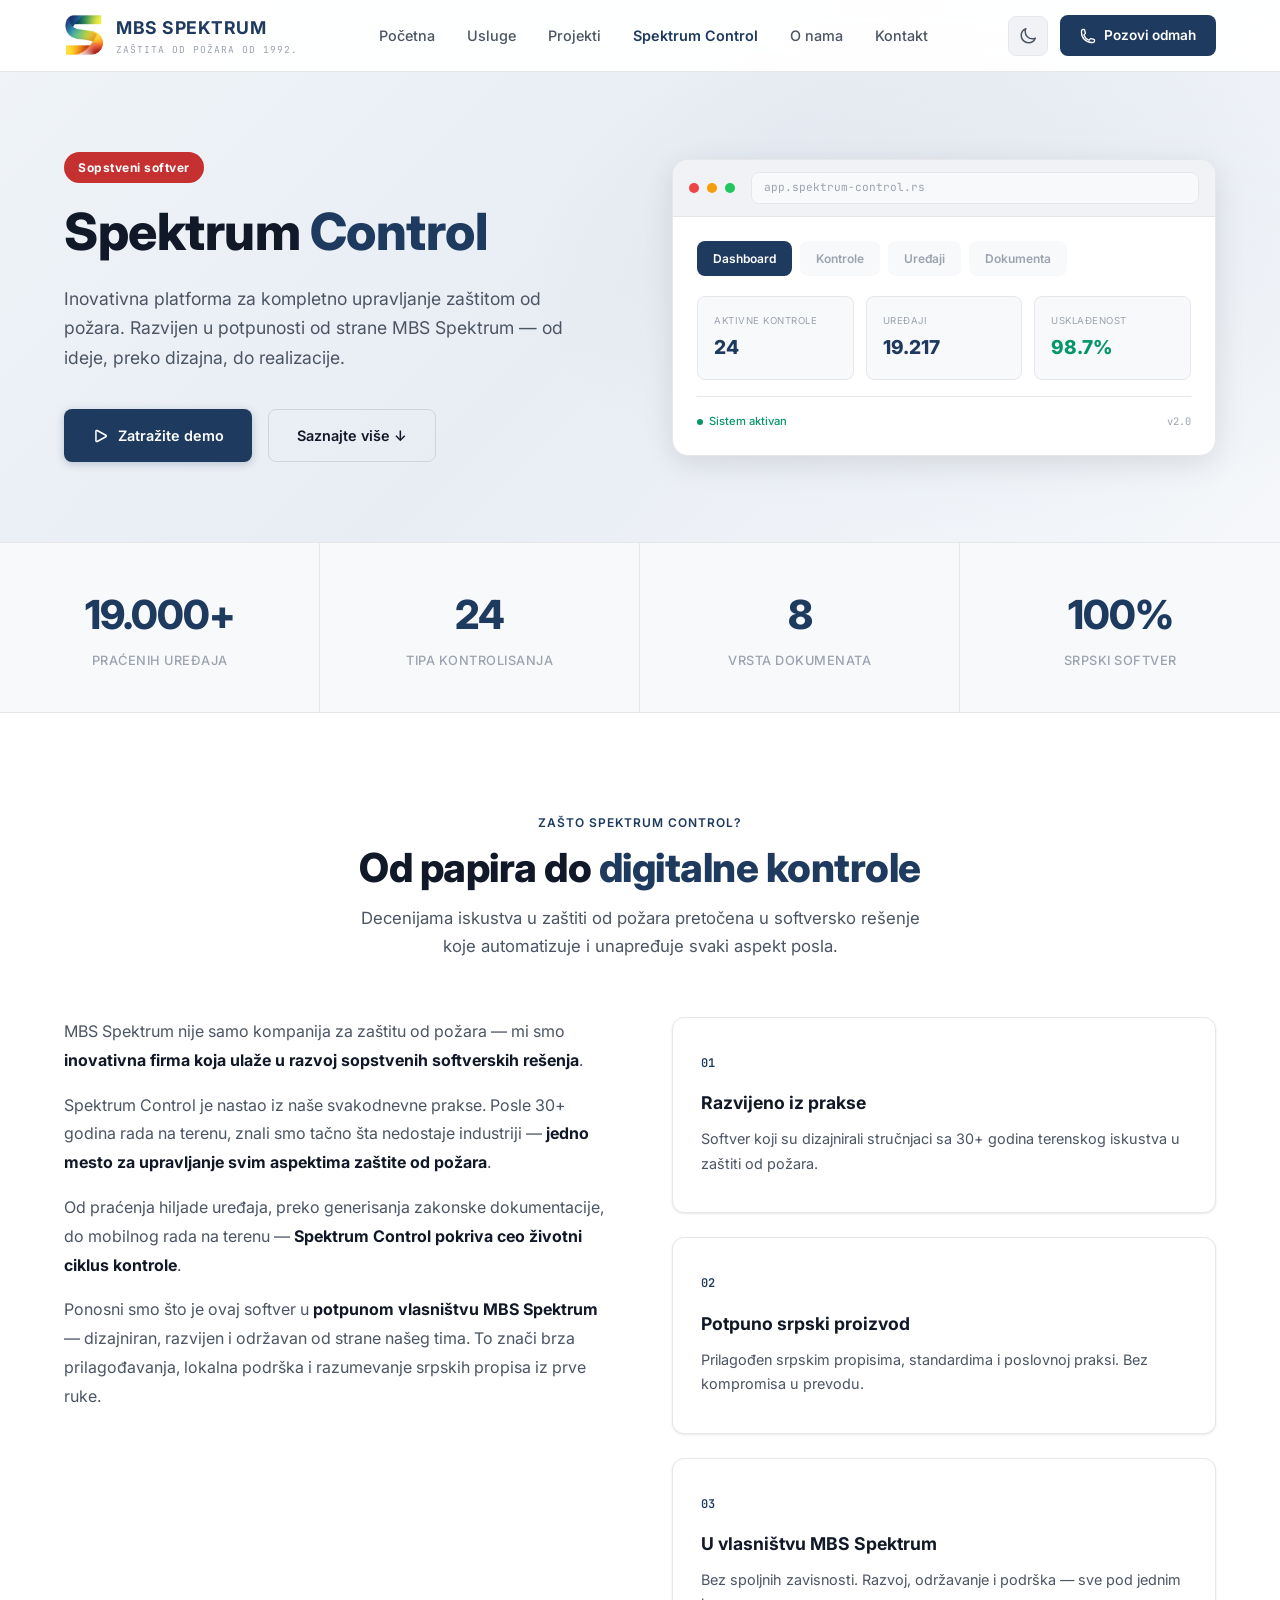
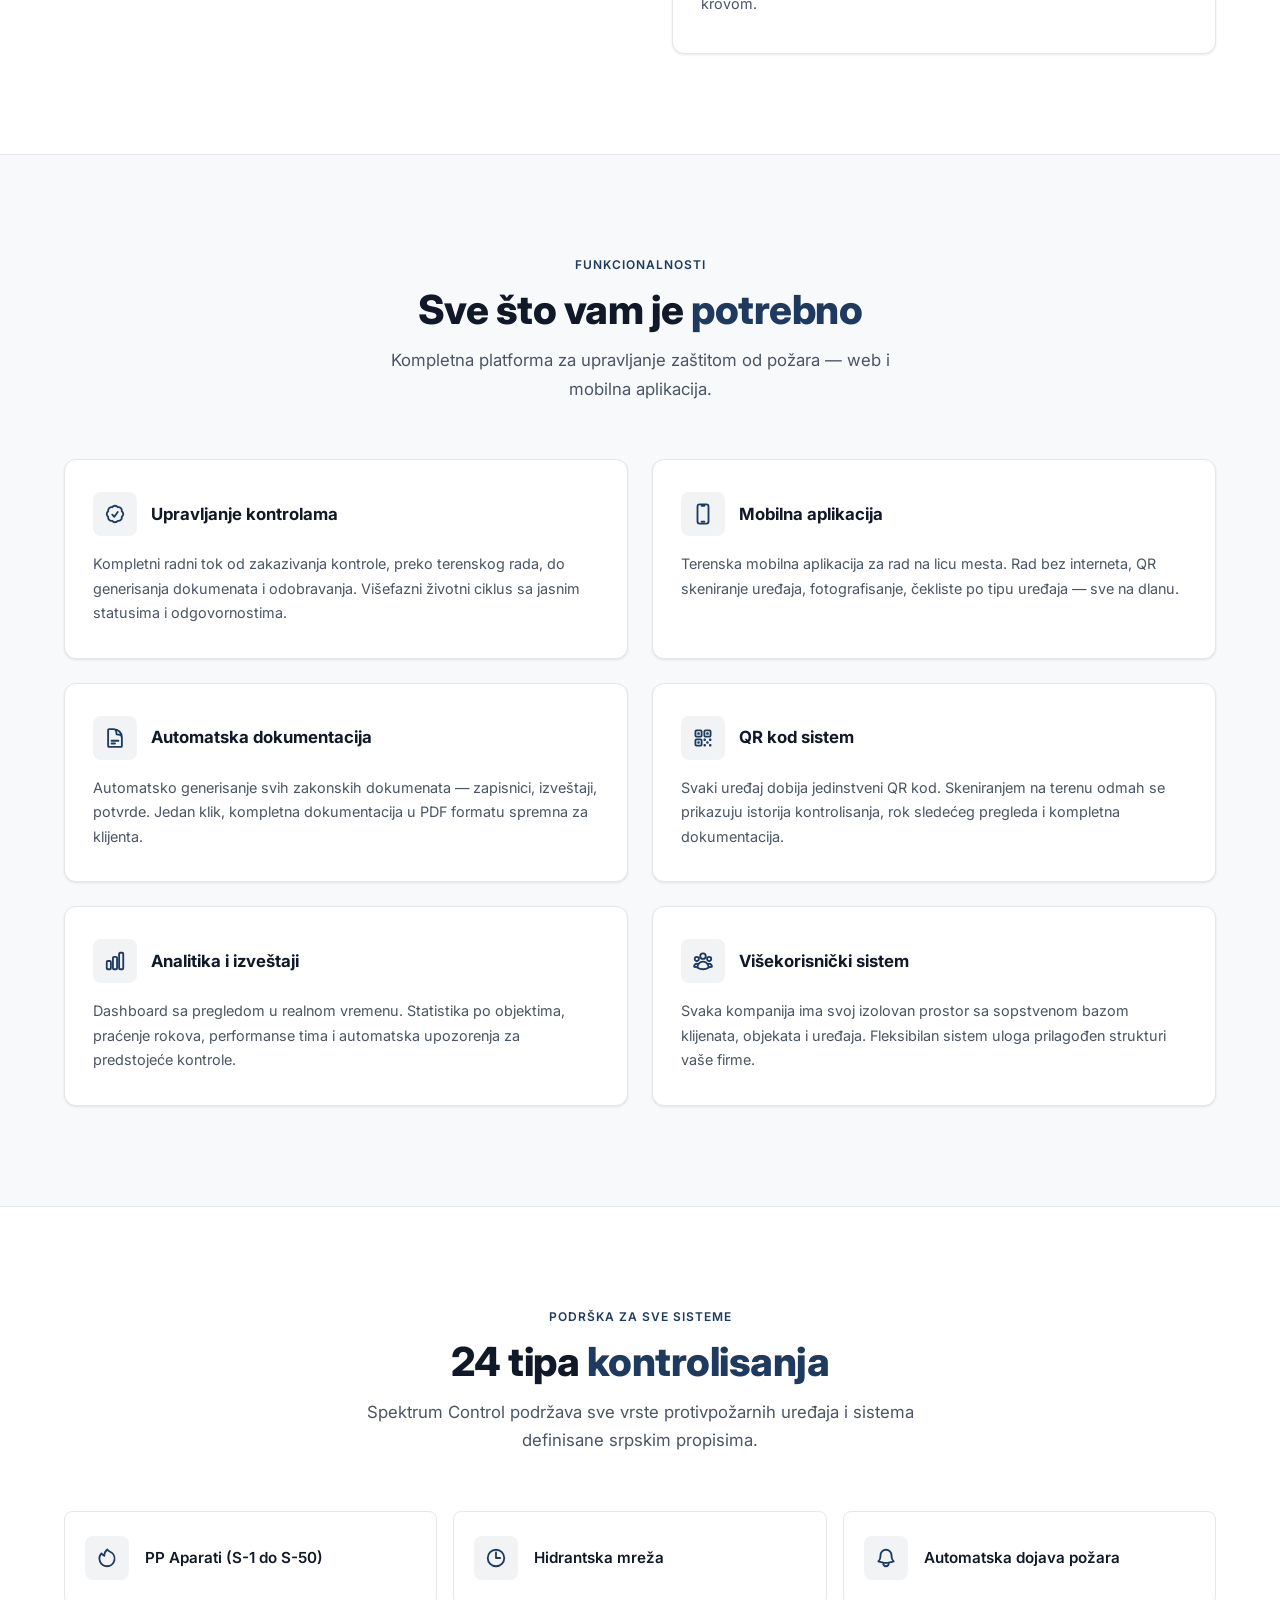
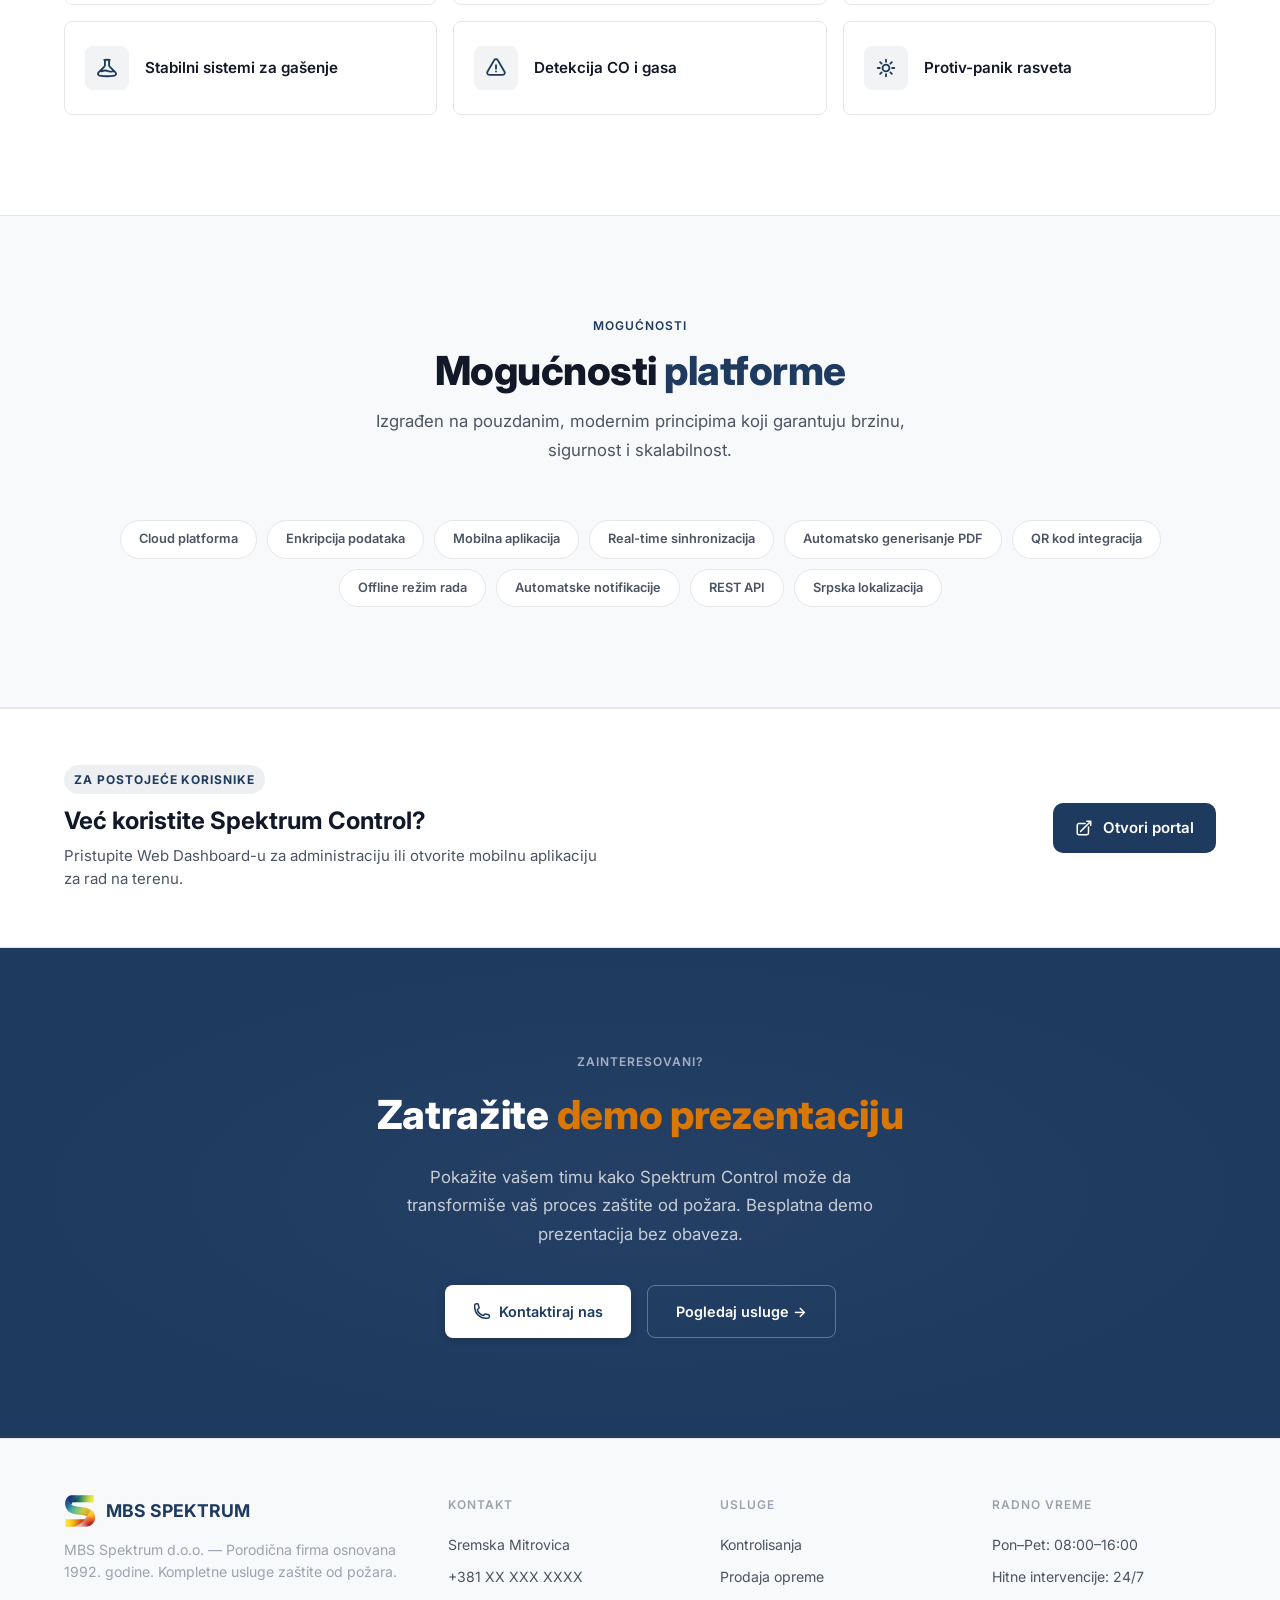
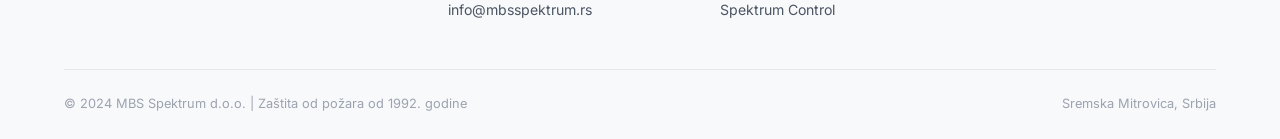
==== commit cc2ce1c1: "feat(spektrum-control): add portal access section for existing users Adds a compact utility band bet" ====
--- a/spektrum-control.html
+++ b/spektrum-control.html
@@ -242,6 +242,21 @@
   </div>
 </section>
 
+<!-- Portal access (for existing users — secondary funnel, separated from demo CTA) -->
+<section class="portal-access">
+  <div class="container portal-access__inner">
+    <div class="portal-access__text">
+      <div class="portal-access__eyebrow">Za postojeće korisnike</div>
+      <h2 class="portal-access__title">Već koristite Spektrum Control?</h2>
+      <p class="portal-access__desc">Pristupite Web Dashboard-u za administraciju ili otvorite mobilnu aplikaciju za rad na terenu.</p>
+    </div>
+    <a href="https://mbs-spektrum.github.io/spektrum-control-portal/" class="portal-access__btn" rel="noopener">
+      <svg xmlns="http://www.w3.org/2000/svg" fill="none" viewBox="0 0 24 24" stroke="currentColor" stroke-width="2" aria-hidden="true"><path stroke-linecap="round" stroke-linejoin="round" d="M13.5 6H5.25A2.25 2.25 0 003 8.25v10.5A2.25 2.25 0 005.25 21h10.5A2.25 2.25 0 0018 18.75V10.5m-10.5 6L21 3m0 0h-5.25M21 3v5.25"/></svg>
+      <span>Otvori portal</span>
+    </a>
+  </div>
+</section>
+
 <!-- CTA -->
 <section class="cta">
   <div class="container">
--- a/style.css
+++ b/style.css
@@ -1325,7 +1325,102 @@
 
 /* --- Print --- */
 @media print {
-  .nav, .theme-toggle, .cta, .btn { display: none; }
+  .nav, .theme-toggle, .cta, .btn, .portal-access { display: none; }
   body { color: #000; background: #fff; }
   .section { padding: 40px 0; }
 }
+
+/* ============================================
+   PORTAL ACCESS — for existing Spektrum Control users
+   Compact utility band, visually subordinate to demo CTA below.
+   Lives only on spektrum-control.html, between Tehnologija and CTA.
+   ============================================ */
+.portal-access {
+  padding: 56px 0;
+  background: var(--bg-elevated);
+  border-top: 1px solid var(--border);
+  border-bottom: 1px solid var(--border);
+}
+
+.portal-access__inner {
+  display: flex;
+  align-items: center;
+  justify-content: space-between;
+  gap: 32px;
+  flex-wrap: wrap;
+}
+
+.portal-access__text {
+  flex: 1 1 360px;
+  min-width: 0;
+}
+
+.portal-access__eyebrow {
+  display: inline-block;
+  font-size: 12px;
+  font-weight: 700;
+  letter-spacing: 0.08em;
+  text-transform: uppercase;
+  color: var(--brand-primary);
+  background: rgba(30, 58, 95, 0.08);
+  padding: 5px 10px;
+  border-radius: 999px;
+  margin-bottom: 12px;
+}
+[data-theme="dark"] .portal-access__eyebrow {
+  color: var(--brand-accent);
+  background: rgba(217, 119, 6, 0.12);
+}
+
+.portal-access__title {
+  margin: 0 0 8px;
+  font-size: 24px;
+  font-weight: 700;
+  color: var(--text-primary);
+  line-height: 1.25;
+}
+
+.portal-access__desc {
+  margin: 0;
+  font-size: 15px;
+  color: var(--text-secondary);
+  max-width: 540px;
+  line-height: 1.55;
+}
+
+.portal-access__btn {
+  display: inline-flex;
+  align-items: center;
+  gap: 10px;
+  padding: 13px 22px;
+  background: var(--brand-primary);
+  color: var(--text-inverse);
+  font-weight: 600;
+  font-size: 15px;
+  border-radius: 10px;
+  text-decoration: none;
+  transition: background 0.15s ease, transform 0.15s ease, box-shadow 0.15s ease;
+  flex-shrink: 0;
+  white-space: nowrap;
+}
+.portal-access__btn:hover {
+  background: var(--brand-primary-light);
+  transform: translateY(-1px);
+  box-shadow: 0 6px 18px rgba(30, 58, 95, 0.25);
+}
+.portal-access__btn svg { width: 18px; height: 18px; flex-shrink: 0; }
+
+[data-theme="dark"] .portal-access__btn {
+  background: var(--brand-accent);
+}
+[data-theme="dark"] .portal-access__btn:hover {
+  background: var(--brand-accent-light, #b9650a);
+  box-shadow: 0 6px 18px rgba(217, 119, 6, 0.3);
+}
+
+@media (max-width: 720px) {
+  .portal-access { padding: 44px 0; }
+  .portal-access__inner { gap: 24px; }
+  .portal-access__title { font-size: 20px; }
+  .portal-access__btn { width: 100%; justify-content: center; }
+}
